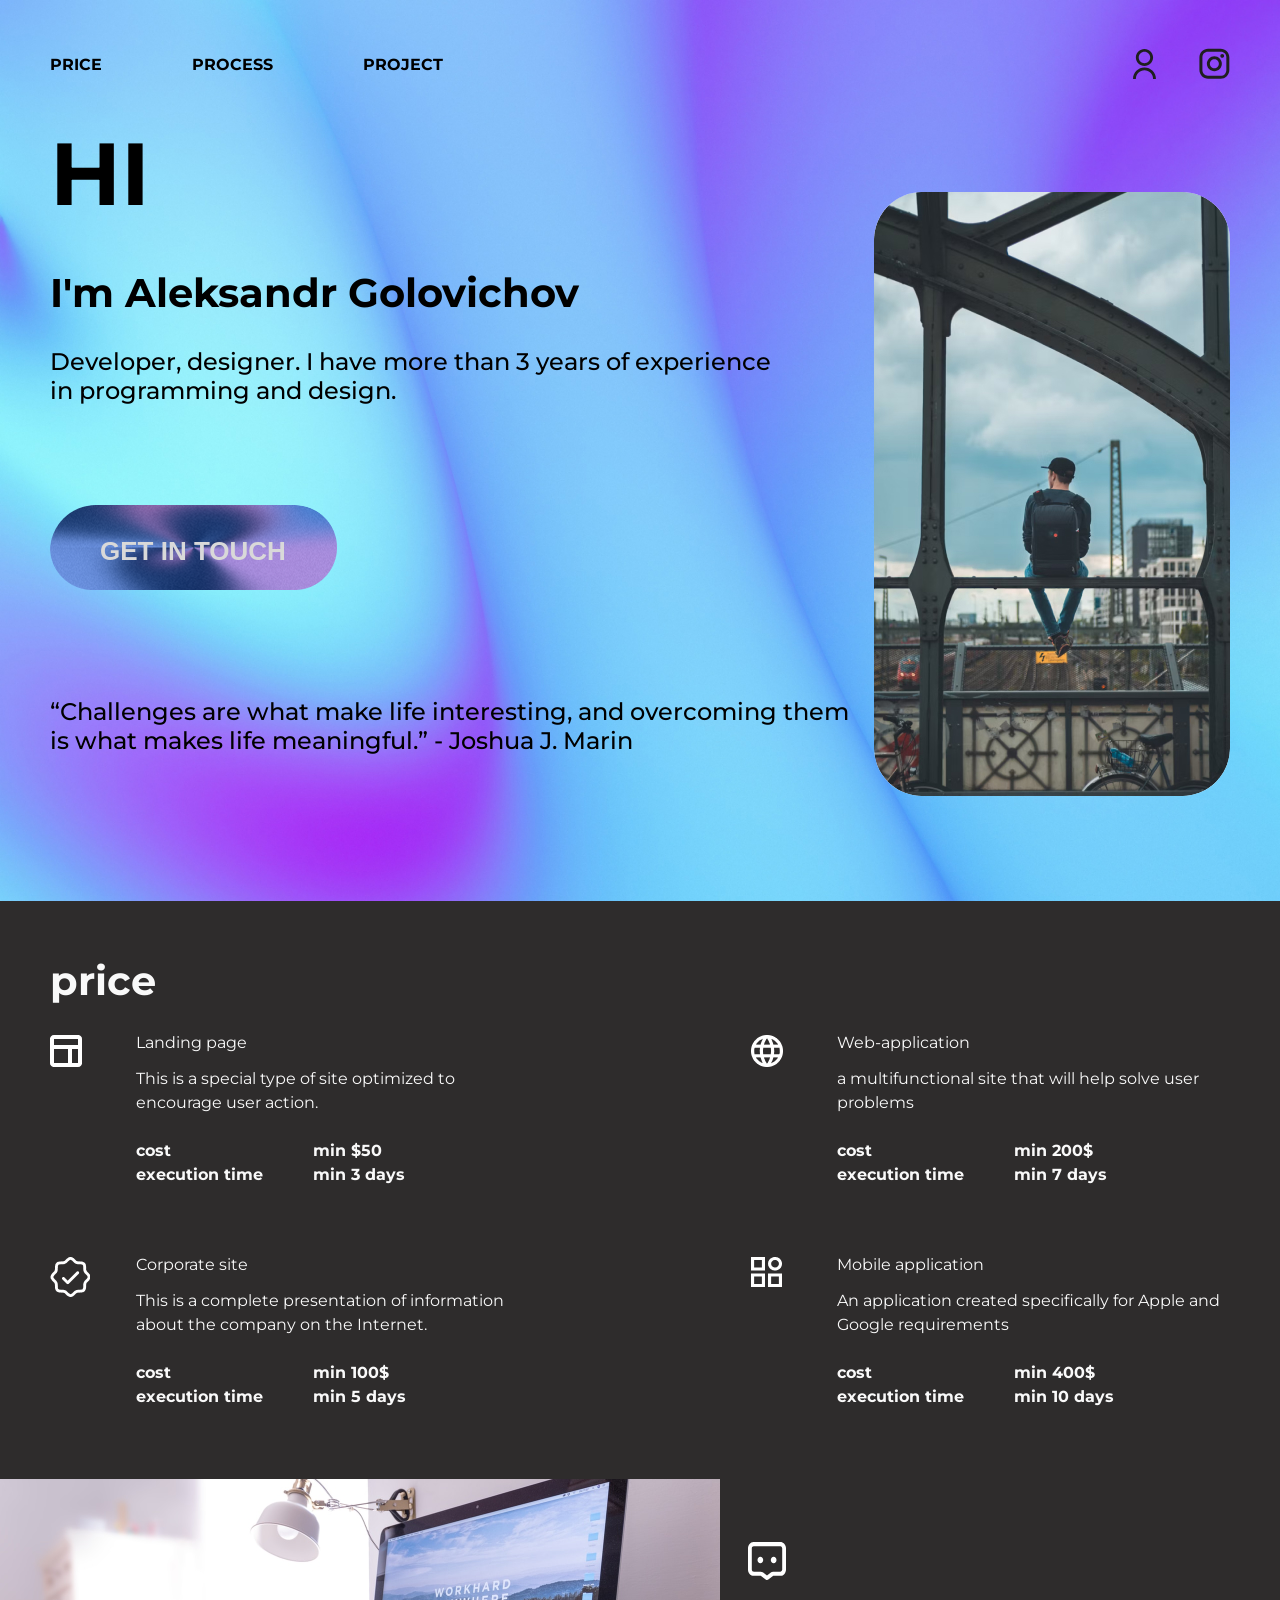
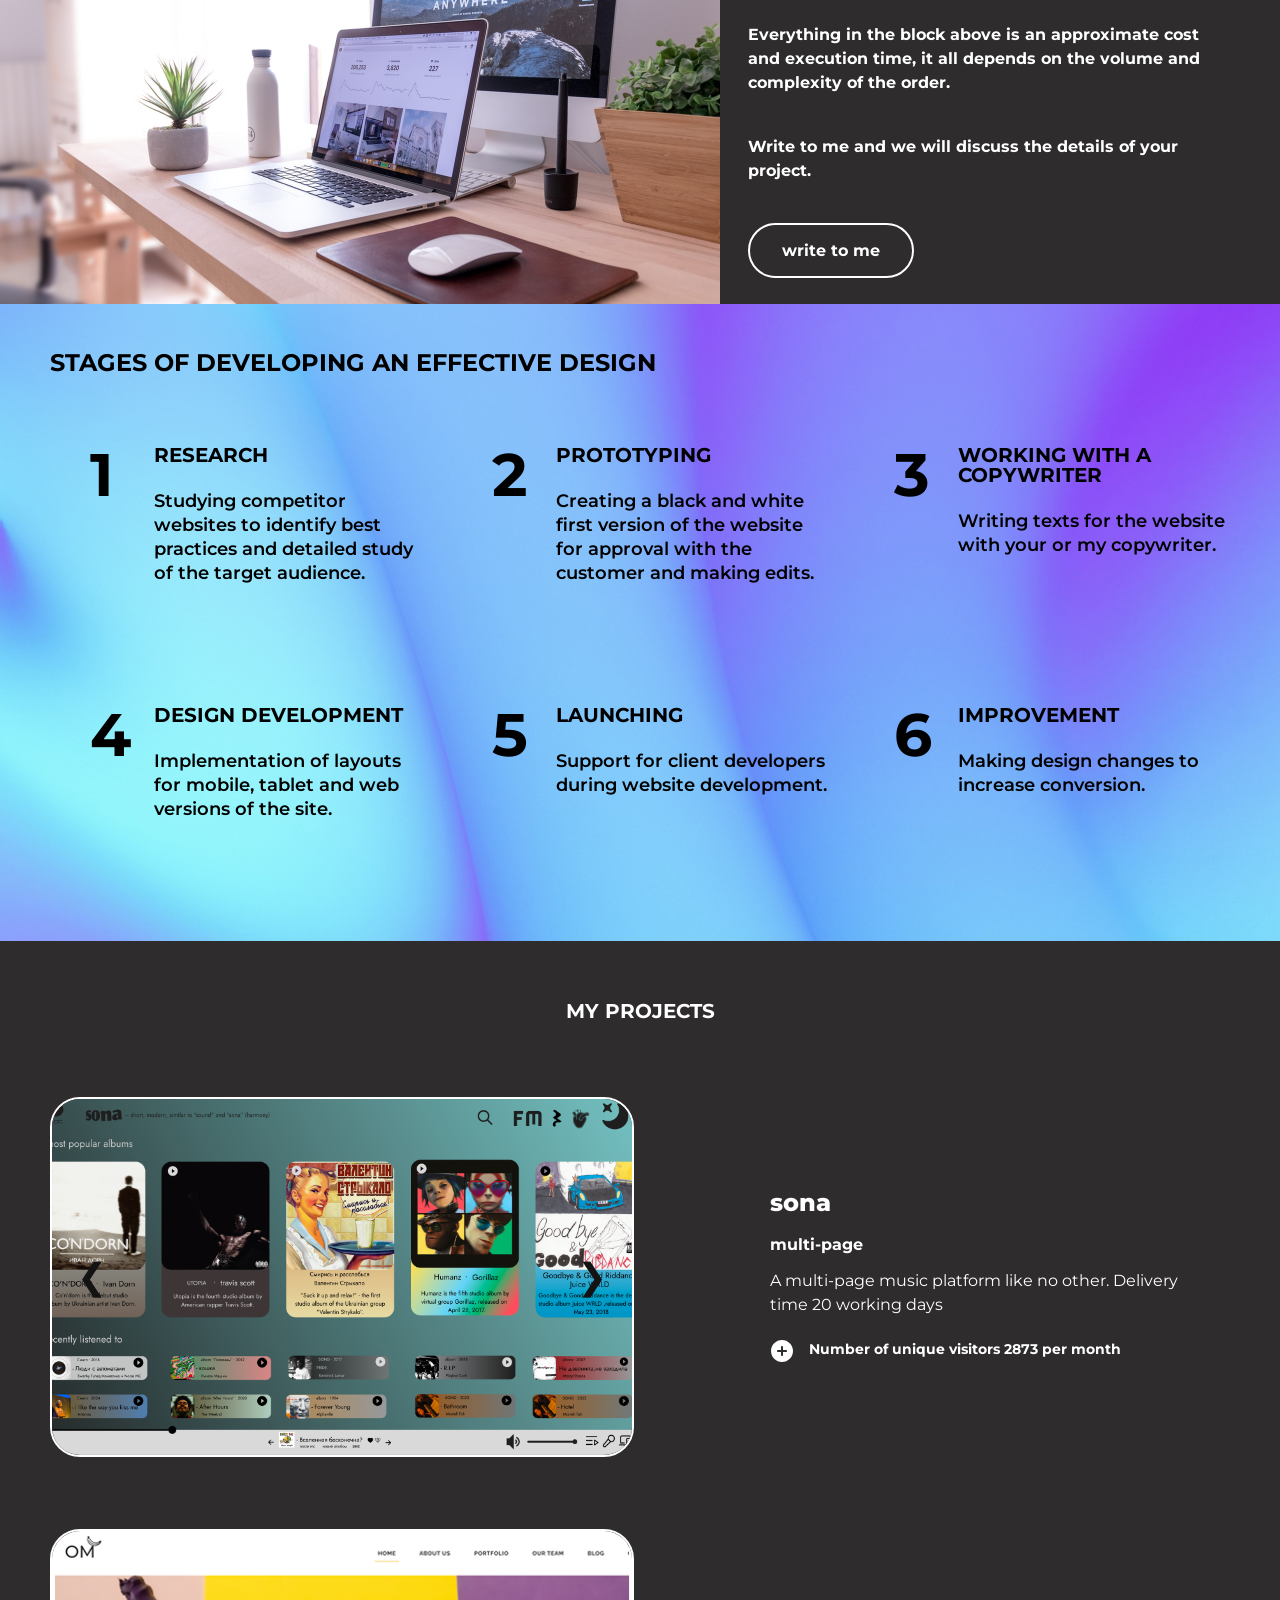
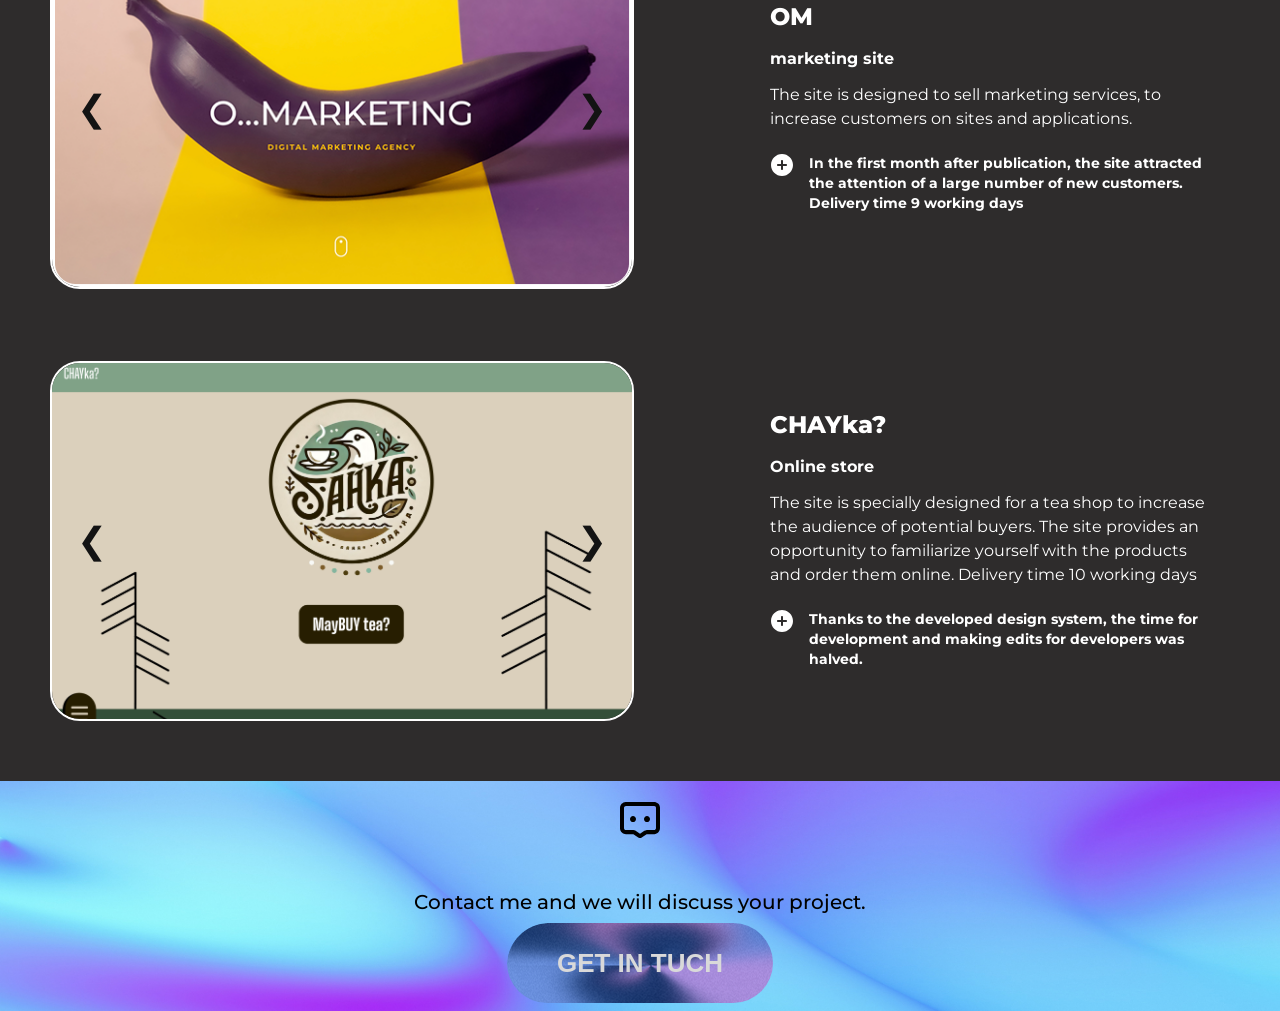
==== index.html @ 18a5721f "a" ====
<!DOCTYPE html>
<html lang="en">
<head>
  <meta charset="UTF-8">
  <meta name="viewport" content="width=device-width, initial-scale=1.0">
  <link rel="preconnect" href="https://fonts.googleapis.com">
<link rel="preconnect" href="https://fonts.gstatic.com" crossorigin>
<meta name="color-scheme" content="light">
<link href="https://fonts.googleapis.com/css2?family=Montserrat:ital,wght@0,100..900;1,100..900&display=swap" rel="stylesheet">
  <link rel="stylesheet" href="css/_reset.css">
  <link rel="stylesheet" href="css/style.css">
  <link rel="shortcut icon" href="images/icon.png">
    <title>S.Golovichov</title>
  </head>
  <body>  
  <header class="header">
      <div class="container">
        <div class="header__inner">
          <div class="header__icons">
            <a class="img_user" target="_blank" href="https://www.fiverr.com/sashagolovichov/buying?source=avatar_menu_profile">
              <img src="images/man.svg" alt="user icon" width="23" height="30" />
            </a>
            <a class="img_inst" target="_blank" href="https://www.instagram.com/nexora_9/">
              <img src="images/Vector.svg" alt="instagram icon" />
            </a>
          </div>
          <div class="burger" id="burger">☰</div>
          <ul class="header__list" id="nav">
            <li class="header__list-item">
              <a class="header__list-link" href="#price">price</a>
            </li>
            <li class="header__list-item">
              <a class="header__list-link" href="#process">process</a>
            </li>
            <li class="header__list-item">
              <a class="header__list-link" href="#project">project</a>
            </li>
          </ul>
        </div>
      </div>
      <div class="menu-overlay" id="menuOverlay"></div>
      <div class="container">
        <div class="header__content-inner">
          <h2 class="HI">HI</h2>
          <h1 class="title">I'm Aleksandr Golovichov</h1>
          <p class="header__text">
            
            Developer, designer. I have more than 3 years of experience in programming and design.
          </p>
          <a class="header__content-button" href="https://www.instagram.com/nexora_9/" target="_blank">get in touch</a>
          <p class="citation">
            “Challenges are what make life interesting, and overcoming them is what makes life meaningful.” - Joshua J. Marin
          </p>
        </div>
      </div>
    </header>  
  
 
 <main class="main">
  <section id="price" class="price">
    <div class="container">
      <h2 class="title">price</h2>
        <div class="price__inner">
          <div class="price__inner-items">
            <div class="price__inner-item">
              <p class="price__item-title">
                Landing page
              </p>

              <p class="price__item-text">
                This is a special type of site optimized to encourage user action.
              </p>

              <table class="price__item-table">
                <tr class="price__item-row">
                  <td>cost</td>
                  <td>min $50</td>
                </tr>

                <tr class="price__item-row">
                  <td>execution time</td>
                  <td>min 3 days</td>
                </tr>
              </table>
            </div>

            <div class="price__inner-item price__inner-item_web">
              <p class="price__item-title">
                Web-application
              <p>

              <p class="price__item-text">
                a multifunctional site that will help solve user problems
              </p>

              <table class="price__item-table">
                <tr class="price__item-row">
                  <td>cost</td>
                  <td>min 200$</td>
                </tr>

                <tr class="price__item-row">
                  <td>execution time</td>
                  <td>min 7 days</td>
                </tr>
              </table>
            </div>

            <div class="price__inner-item
            price__inner-item_right">
              <p class="price__item-title">
                Corporate site
              </p>

              <p class="price__item-text">
                This is a complete presentation of information about the company on the Internet.
              </p>

              <table class="price__item-table">
                <tr class="price__item-row">
                  <td>cost</td>
                  <td>min 100$</td>
                </tr>

                <tr class="price__item-row">
                  <td>execution time</td>
                  <td>min 5 days</td>
                </tr>
              </table>
            </div>

            <div class="price__inner-item price__inner-item_phone">
              <p class="price__item-title">
                Mobile application
              </p>

              <p class="price__item-text">
                An application created specifically for Apple and Google requirements
              </p>

              <table class="price__item-table">
                <tr class="price__item-row">
                  <td>cost</td>
                  <td>min 400$</td>
                </tr>

                <tr class="price__item-row">
                  <td>execution time</td>
                  <td>min 10 days</td>
                </tr>
              </table>
            </div>
          </div>
        </div>
    </div>
  </section> 

  <section class="cta">
    <div class="container">
      <div class="cta__inner">

        <div class="cta__inner-right">
          <a class="cta__message" href="#">
            <img src="images/Icon__cta.svg" alt="Иконка CTA" />
          </a>
           <div class="inner__cta-text">
          <p class="cta__text">Everything in the block above is an approximate cost and execution time, it all depends on the volume and complexity of the order.</p>

          <p class="cta__text-message">
            Write to me and we will discuss the details of your project.
          </p>

          </div>
          <a class="cta__btn" target="_blank" href="https://www.instagram.com/nexora_9/">write to me</a>
        </div>
      </div>
    </div>
  </section>

  <section id="process" class="process">
    <div class="container">
      <h2 class="process-title">
        Stages of developing an effective design
      </h2>

      <div class="process__inner">
        <div class="process__inner-item process__inner-item1">
          <h5 class="process-inner__title">Research</h5>

          <p class="process__text">Studying competitor websites to identify best practices and detailed study of the target audience.</p>
        </div>
      

        <div class="process__inner-item process__inner-item2">
          <h5 class="process-inner__title">Prototyping</h5>

          <p class="process__text">
            Creating a black and white first version of the website for approval with the customer and making edits.</p>
        </div>
      

      <div class="process__inner-item process__inner-item3">
        <h5 class="process-inner__title">Working with a copywriter</h5>

          <p class="process__text">Writing texts for the website with your or my copywriter.</p>
      </div>


    <div class="process__inner-item process__inner-item4">
      <h5 class="process-inner__title">Design development</h5>

          <p class="process__text">Implementation of layouts for mobile, tablet and web versions of the site.</p>
    </div>

  <div class="process__inner-item process__inner-item5">
    <h5 class="process-inner__title">Launching</h5>

          <p class="process__text">
            Support for client developers during website development.</p>
  </div>

  <div class="process__inner-item process__inner-item6">
    <h5 class="process-inner__title">Improvement</h5>

          <p class="process__text">Making design changes to increase conversion.</p>
  </div>
    </div>
  </section>

  <section id="project" class="project">
    <div class="container">
      <h2 class="project__title">My projects</h2>
      <div class="project__inner">
  
        <!-- Проект 1 -->
        <div class="project__inner-item">
          <div class="project__image-slider">
            <img class="project__item-img active" src="images/sona_images/sona.png" alt="Slide 1">
            <img class="project__item-img" src="images/sona_images/mai page.png" alt="Slide 2">
            <img class="project__item-img" src="images/sona_images/main page.png" alt="Slide 3">
            <img class="project__item-img" src="images/sona_images/general page.png" alt="Slide 4">
            <button class="project-arrow left">&#10094;</button>
            <button class="project-arrow right">&#10095;</button>
          </div>
          <div class="project__item-right">
            <h2 class="project__item-title">sona</h2>
            <h5 class="project__item-sudtitle">multi-page</h5>
            <p class="project__item-text">
              A multi-page music platform like no other.
              Delivery time 20 working days
            </p>
            <a class="project__item-link" target="_blank" href="https://www.fiverr.com/sashagolovichov/buying?source=avatar_menu_profile">
              <img src="images/akar-icons_circle-plus-fill.svg" alt="icons_circle-plus-fill">
              <p class="project__item-text__bottom">
                Number of unique visitors 2873 per month
              </p>
            </a>
          </div>
        </div>
  
        <!-- Проект 2 -->
        <div class="project__inner-item">
          <div class="project__image-slider">
            <img class="project__item-img active" src="images/om_images/om.png" alt="Slide 1">
            <img class="project__item-img" src="images/om_images/Portfolio.png" alt="Slide 2">
            <img class="project__item-img" src="images/om_images/Contact.png" alt="Slide 3">
            <button class="project-arrow left">&#10094;</button>
            <button class="project-arrow right">&#10095;</button>
          </div>
          <div class="project__item-right">
            <h2 class="project__item-title">OM</h2>
            <h5 class="project__item-sudtitle">marketing site</h5>
            <p class="project__item-text">
              The site is designed to sell marketing services, to increase customers on sites and applications.
            </p>
            <a class="project__item-link" target="_blank" href="https://www.fiverr.com/sashagolovichov/buying?source=avatar_menu_profile">
              <img src="images/akar-icons_circle-plus-fill.svg" alt="icons_circle-plus-fill">
              <p class="project__item-text__bottom">
                In the first month after publication, the site attracted the attention of a large number of new customers. Delivery time 9 working days
              </p>
            </a>
          </div>
        </div>
  
        <!-- Проект 3 -->
        <div class="project__inner-item">
          <div class="project__image-slider">
            <img class="project__item-img active" src="images/chayka_images/CHAYka.png" alt="Slide 1">
            <img class="project__item-img" src="images/chayka_images/Feadback form.png" alt="Slide 2">
            <img class="project__item-img" src="images/chayka_images/Order accepted.png" alt="Slide 3">
            <button class="project-arrow left">&#10094;</button>
            <button class="project-arrow right">&#10095;</button>
          </div>
          <div class="project__item-right">
            <h2 class="project__item-title">CHAYka?</h2>
            <h5 class="project__item-sudtitle">Online store</h5>
            <p class="project__item-text">
              The site is specially designed for a tea shop to increase the audience of potential buyers. The site provides an opportunity to familiarize yourself with the products and order them online.
              Delivery time 10 working days
            </p>
            <a class="project__item-link" target="_blank" href="https://www.fiverr.com/sashagolovichov/buying?source=avatar_menu_profile">
              <img src="images/akar-icons_circle-plus-fill.svg" alt="icons_circle-plus-fill">
              <p class="project__item-text__bottom">
                Thanks to the developed design system, the time for development and making edits for developers was halved.
              </p>
            </a>
          </div>
        </div>
  
      </div>
    </div>
  </section>
  

  

 </main> 


 <footer class="footer">
<div class="container">
  <a class="massage" href="">
    <img src="images/Icon_footer.svg" alt="Icon_footer">
  </a>

  <p class="footer_text">
    Contact me and we will discuss your project.
  </p>

  
    <a class="footer_button" target="_blank" href="https://www.instagram.com/nexora_9/">
    <span class="call"> get in tuch</span>
    </a>
</div>
</footer> 



<script src="js/main.js"></script>
</body>

</html>
---- css/style.css ----
*,html,body{
  box-sizing: border-box;
  scroll-behavior: smooth;
}

html,body{
  font-family: "Montserrat", serif;
  margin: 0;
}

.header{
  background-image: url("../images/hader_bg.jpg");
  background-repeat: no-repeat;
  background-size: cover;
}

.container{
  max-width: 1200px;
  margin: 0 auto;
  padding: 0 10px;
}

.header__content-inner{
  position: relative;
}

.header__content-inner::before{ 
  content: "";
  background-image: url("../images/bridge.jpg");
  position: absolute;
  width: 356px;
  height: 604px;
  border-radius: 48px;
  right: 0px;
  bottom: auto;
  top: 8%;

}

.header__inner{
  display: flex;
  flex-direction: row-reverse;
  justify-content: space-between;
  padding-top: 48px;
  padding-bottom: 48px;
  font-weight: bold;
  align-items: center;
}

.header__content-inner{
  display: flex;
  flex-direction: column;
  justify-content:  flex-start;
  min-height: 100vh;
  /* padding-top: 140px; */
  padding-bottom: auto;
  min-height: calc(100vh - 129.5px);
}

.header__list{
  display: flex;
  
}

.header__list-item{
  margin-right: 90px;
}

.header__list-link{
  text-transform: uppercase;
  color: black;
  cursor: pointer;
  transition: all 0.5s;
}

.header__list-link:hover{
  color: rgb(63, 63, 63);
}

.img_user{
  padding-right: 38px;
  width: 23px;
  height: 30px;
} 

.HI{
font-size: 88px;
margin-bottom: 50px;
}

.title{
  line-height:49px;
  font-size: 40px;  
  padding-bottom: 30px;
  font-weight: 700;  
}

.header__text{
  line-height:29px;
  font-size: 24px;  
  margin-bottom: 100px;
  font-weight: 500;
  max-width: 722px;
}

/* .header__content{
  
} */

.header__content-button{
background: transparent;
border: none;
line-height: 42px;
font-size: 26px;
font-family: sans-serif;
font-weight: 600;
color: #d9d9d9;
padding: 25px 50px 25px 50px;
border-radius: 60px;
text-transform: uppercase;
background-image: url("../images/button_first.png");
width: 290px;
background-repeat: no-repeat;
/* display: inline; */
}

.citation{
  line-height:29px;
  font-size: 24px;  
  font-weight: 500;
  max-width: 800px;
  margin-top: 100px;
}

.burger {
  display: none;
  font-size: 40px;
  cursor: pointer;
}

.menu-overlay {
  display: none;
  position: fixed;
  top: 0;
  left: 0;
  width: 100vw;
  height: 100vh;
  background-color: rgba(0, 0, 0, 0.5);
  z-index: 10;
}

.price{
  padding-top: 55px;
  background-color: #2e2c2c;
  color: #f9f9f9;
}

.price__inner-items{
  display: flex;
  flex-wrap: wrap;
  justify-content: space-between;
}

.price__inner-item{
  max-width: 479px;
  padding-left: 86px;
  position: relative;
  margin-bottom: 70px;
}

.price__inner-item::before{
  content:"";
  background-image: url("../images/icon_1.png");
  position: absolute;
  width: 40px;
  height: 40px;
  left: 0px;
  background-repeat: no-repeat;
}

.price__inner-item_web{
  max-width: 479px;
  padding-left: 86px;
  position: relative;
}

.price__inner-item_web::before{
  content:"";
  background-image: url("../images/wrld_icon.png");
  position: absolute;
  width: 40px;
  height: 40px;
  left: 0px;
  background-repeat: no-repeat;
}

.price__inner-item_right{
  max-width: 479px;
  padding-left: 86px;
  position: relative;
}

.price__inner-item_right::before{
  content:"";
  background-image: url("../images/all_right.png");
  position: absolute;
  width: 40px;
  height: 40px;
  left: 0px;
}

.price__inner-item_phone{
  max-width: 479px;
  padding-left: 86px;
  position: relative;
}

.price__inner-item_phone::before{
    content:"";
  background-image: url("../images/icon_2.png");
  position: absolute;
  width: 31px;
  height: 30px;
  left: 0px;  
}

.price__item-text{
  padding: 16px 0 24px 0;
  line-height: 24px;
}

.price__item-row td{
  font-size: 16px;
  font-weight: 700;
  line-height: 24px;
  padding-right: 50px;
}

.cta{
  background-image: url("../images/iaptop_on_table.svg");
  background-repeat: no-repeat;
  background-color: #2e2c2c;
  background-position: left 80%;
}

.cta__inner-right{
width: 482px;
color: #ffffff;
padding-top: 63px;
padding-bottom: 45px;
margin-left: auto;
}

.inner__cta-text p{
font-size: 16px;
line-height: 24px;
font-weight: 700;
padding-top: 40px;
}



.inner__cta-text p+p{
  margin-bottom: 60px;
}

.cta__btn{
  color: #ffffff;
  margin-top: 60px;
  border: 2px solid #ffffff;  
  border-radius: 50px;
  padding: 16px 32px 16px 32px;
  text-align: center;
  font-weight: 700;
}

  .process{
    background-image:url("../images/hader_bg.jpg");
    background-size: cover;
    background-repeat: no-repeat;
    padding-top: 47px;
  }

  .process-title{
    font-size: 24px;
    font-weight: 700;
    line-height: 24px;
    text-transform: uppercase;
    padding-bottom: 70px;
  }

  .process-inner__title{
    margin-bottom:24px;
    text-transform: uppercase;
    font-size: 20px;
  }

  .process__inner-item h5 .process-inner__title {
    margin-top: 0;
    position: relative;
    top: -8px; 
    font-size: 20px;
  }
  

  .process__inner{
    display: flex;
    flex-wrap: wrap;
    justify-content: space-between;
    position: relative;
  }


  .process__text{
    font-weight: 600;
    font-size: 16px;
    line-height: 24px;
    margin-bottom: 120px;
    font-size: 18px;
  }

  .process__inner-item{
    width: 376px;
    padding-left: 104px;
    /* margin-right: 32px; */
}

  .process__inner-item1::before {
    content: "1";
    font-size: 60px;
    font-weight: 700;
    position: absolute;
    left: 40px;
    padding: 0;
  }

  .process__inner-item2::before {
    content: "2";
    font-size: 60px;
    font-weight: 700;
    position: absolute;
    left: 40px;
    padding: 0;
  }

  .process__inner-item2 {
    position: relative;
  }

  .process__inner-item3{
    position: relative;
  }

  .process__inner-item3::before {
    content: "3";
    font-size: 60px;
    font-weight: 700;
    position: absolute;
    left: 40px;
    padding: 0;
  }

  .process__inner-item4{
    position: relative;
  }

  .process__inner-item4::before {
    content: "4";
    font-size: 60px;
    font-weight: 700;
    position: absolute;
    left: 40px;
    padding: 0;
  }

  .process__inner-item5{
    position: relative;
  }

  .process__inner-item5::before {
    content: "5";
    font-size: 60px;
    font-weight: 700;
    position: absolute;
    left: 40px;
    padding: 0;
  }

  .process__inner-item6{
    position: relative;
  }

  .process__inner-item6::before {
    content: "6";
    font-size: 60px;
    font-weight: 700;
    position: absolute;
    left: 40px;
    padding: 0;
  }


 /* === MY PROJECTS SECTION === */
.project {
  padding: 60px 0;
  background-color: #2e2c2c;
  color: #ffffff;
}

.project__title {
  font-size: 20px;
  font-weight: 700;
  letter-spacing: 10%;
  margin-bottom: 76px;
  text-transform: uppercase;
  text-align: center;
}

/* Контейнер всех проектов */
.project__inner {
  display: flex;
  flex-direction: column;
  gap: 72px;
}

/* Один проект */
.project__inner-item {
  display: flex;
  justify-content: space-between;
  flex-wrap: wrap;
}

/* Правая часть (тексты) */
.project__item-right {
  max-width: 480px;
  display: flex;
  flex-direction: column;
  justify-content: center;
  padding: 0 20px;
}

/* Заголовки и тексты */
.project__item-title {
  font-weight: 800;
  font-size: 24px;
  line-height: 24px;
  margin-bottom: 22px;
  color: #ffffff;
}

.project__item-sudtitle {
  font-size: 16px;
  font-weight: 700;
  margin-bottom: 16px;
  color: #ffffff;
}

.project__item-text {
  font-size: 16px;
  line-height: 24px;
  margin-bottom: 22px;
  color: #ffffff;
}

/* Ссылка и нижний текст */
.project__item-link {
  display: flex;
  align-items: flex-start;
  gap: 15px;
  font-size: 16px;
  font-weight: 700;
  color: #ffffff;
  text-decoration: none;
}

.project__item-text__bottom {
  font-size: 14px;
  line-height: 20px;
}

/* === SLIDER (внутри проекта) === */
.project__image-slider {
  position: relative;
  width: 584px;
  height: 360px;
  overflow: hidden;
  border-radius: 30px;
  border: 2px solid white;
}

.project__item-img {
  position: absolute;
  top: 0;
  left: 0;
  width: 100%;
  height: 100%;
  object-fit: cover;
  opacity: 0;
  transition: opacity 0.5s ease-in-out;
  pointer-events: none;
}

.project__item-img.active {
  opacity: 1;
  z-index: 1;
  pointer-events: auto;
}

/* Стрелки */
.project-arrow {
  position: absolute;
  top: 50%;
  transform: translateY(-50%);
  background: none;
  border: none;
  color: rgb(19, 19, 19);
  font-size: 36px;
  cursor: pointer;
  z-index: 2;
  padding: 0 10px;
  line-height: 1;
  transition: opacity 0.2s ease;
}

.project-arrow:hover {
  opacity: 0.7;
}

.project-arrow.left {
  left: 15px;
}

.project-arrow.right {
  right: 15px;
}


.footer{
  background-image: url("../images/footer-bg.jpg");
  background-repeat: no-repeat;
  background-size: cover;
  text-align: center;
  padding: 20px 0 27px 0;
}

.massage{
margin-bottom: 50px;
}

.footer_text{
  font-family: "Montserrat", serif;
  font-size: 20px;
  font-weight: 500;
  margin-bottom: 30px;
  margin-top: 50px;
}

.footer_button{
  background: transparent;
  border: none;
  line-height: 42px;
  font-size: 26px;
  font-family: sans-serif;
  font-weight: 600;
  color: #d9d9d9;
  padding: 25px 50px 25px 50px;
  border-radius: 60px;
  text-transform: uppercase;
  background-image: url("../images/button_first.png");
  width: 290px;
  background-repeat: no-repeat;
}


@media (max-width: 768px) {
  
  a{
    text-decoration: none !important;
    color: #ffffff !important;
  }
  

  .price__inner-item{
    max-width: 500px;
    padding-left: 50px;
    position: relative;
    margin-bottom: 70px;
  }

  .price__item-title{
    font-size: 24px;
    text-transform: uppercase;
    margin: 0 auto;
  }

  .price__item-title{
    font-size: 18px;
  }

  .price__item-row{
    display: inline-block;
    padding-inline: 0px 50px 0px 50px;
  }

  .header__list {
    flex-direction: column;
    position: fixed;
    top: 0;
    left: -100%;
    width: 250px;
    height: 100vh;
    background-color: #1e1e1e;
    padding: 100px 20px;
    gap: 20px;
    transition: left 0.3s ease;
    z-index: 100;
  }

  .header__list-link {
    color: #ffffff;
    font-size: 18px;
    text-decoration: none;
  }

  .header__list.active {
    left: 0;
  }

  .burger {
    display: block;
    font-size: 50px;
    cursor: pointer;
    z-index: 110;
  }

  .burger.active{
    display: block;
    font-size: 50px;
    cursor: pointer;
    z-index: 110;
    color: #d9d9d9;
  }

  .menu-overlay.active {
    display: block;
  }

  .menu-overlay {
    display: none;
    position: fixed;
    inset: 0;
    background-color: rgba(0,0,0,0.5);
    z-index: 90;
  }

  .header__inner{
    display: flex;
    flex-direction: row-reverse;
    justify-content: space-between;
    padding-top: 30px;
    padding-bottom: 48px;
    font-weight: bold;
    align-items: center;
  }

  .header__content-inner::before{
    display: none;
  }

  .inner__cta-text{
    color: #ffffff;
    
  }
  .cta {
    background-image: none;
    background-color: #2e2c2c;
    padding: 20px 15px;
  }

  .cta__inner-right {
    width: 100%;
    padding: 20px;
    box-sizing: border-box;
  }

  .inner__cta-text p {
    font-size: 14px;
    line-height: 22px;
  }

  .cta__btn{
    display: flex;
    justify-content: end;
    color: #ffffff;
    margin-top: 60px;
    border: 2px solid #ffffff;  
    border-radius: 50px;
    padding: 16px 32px 16px 32px;
    text-align: center;
    font-weight: 700;
    justify-content: center;
  }

  .project__nav {
    font-size: 24px;
    padding: 8px 12px;
  }

  .process__text{
    font-size: 18px;
  }

  .process-inner__title{
    font-size: 24px;
    text-transform:uppercase;
  }
  
  .project {
    padding: 40px 20px;
  }

  .project__inner-item {
    flex-direction: column;
    align-items: center;
    text-align: center;
  }

  .project__image-slider {
    width: 100%;
    height: auto;
    aspect-ratio: 584 / 360;
    margin-bottom: 20px;
  }

  .project__item-right {
    max-width: 100%;
    padding: 0;
  }

  .project__item-link {
    flex-direction: column;
    align-items: center;
    gap: 10px;
  }

  .project-arrow {
    font-size: 28px;
  }

  .footer_button{
    background: transparent;
    border: none;
    line-height: 42px;
    font-size: 26px;
    font-family: sans-serif;
    font-weight: 600;
    color: #d9d9d9;
    padding: 25px 50px 25px 50px;
    border-radius: 60px;
    text-transform: uppercase;
    background-image: url("../images/button_first.png");
    width: 290px;
    background-repeat: no-repeat;
  }

}



@media (max-width: 480px) {



  .HI {
    font-size: 50px;
  }

  .title {
    font-size: 30px;
  }

  .header__text{
    font-size: 23px;
  }
  
  .citation {
    font-size: 18px;
    margin-top: 100px;
  }

  .header__list {
    flex-direction: column;
    position: fixed;
    top: 0;
    left: -100%;
    width: 250px;
    height: 100vh;
    background-color: #1e1e1e;
    padding: 100px 20px;
    gap: 20px;
    transition: left 0.3s ease;
    z-index: 100;
  }

  .header__list-link {
    color: #ffffff;
    font-size: 18px;
    text-decoration: none;
  }

  .header__list.active {
    left: 0;
  }

  .burger {
    display: block;
    font-size: 50px;
    cursor: pointer;
    z-index: 110;
  }

  .burger.active{
    display: block;
    font-size: 50px;
    cursor: pointer;
    z-index: 110;
    color: #d9d9d9;
  }

  .menu-overlay.active {
    display: block;
  }

  .menu-overlay {
    display: none;
    position: fixed;
    inset: 0;
    background-color: rgba(0,0,0,0.5);
    z-index: 90;
  }

  .header__inner{
    display: flex;
    flex-direction: row-reverse;
    justify-content: space-between;
    padding-top: 30px;
    padding-bottom: 48px;
    font-weight: bold;
    align-items: center;
  }

  .header__content-button {
    background: transparent;
    border: none;
    line-height: 42px;
    font-size: 26px;
    font-family: sans-serif;
    font-weight: 600;
    color: #d9d9d9;
    padding: 25px 50px 25px 50px;
    border-radius: 60px;
    text-transform: uppercase;
    background-image: url("../images/button_first.png");
    width: 290px;
    background-repeat: no-repeat;
  }

  .price__inner-item{
    max-width: 500px;
    padding-left: 50px;
    position: relative;
    margin-bottom: 70px;
  }

  .process__inner-item::before {
    font-size: 40px;
    top: 0;
    left: 20px;
  }

  .project__title {
    font-size: 18px;
    margin-bottom: 40px;
  }

  .project__item-title {
    font-size: 20px;
  }

  .project__item-text,
  .project__item-text__bottom {
    font-size: 14px;
  }

  .footer_text {
    padding-bottom: 30px;
    }  

    .footer_button{
      background: transparent;
      border: none;
      line-height: 42px;
      font-size: 26px;
      font-family: sans-serif;
      font-weight: 600;
      color: #d9d9d9;
      padding: 25px 50px 25px 50px;
      border-radius: 60px;
      text-transform: uppercase;
      background-image: url("../images/button_first.png");
      width: 290px;
      background-repeat: no-repeat;
    }  
  }
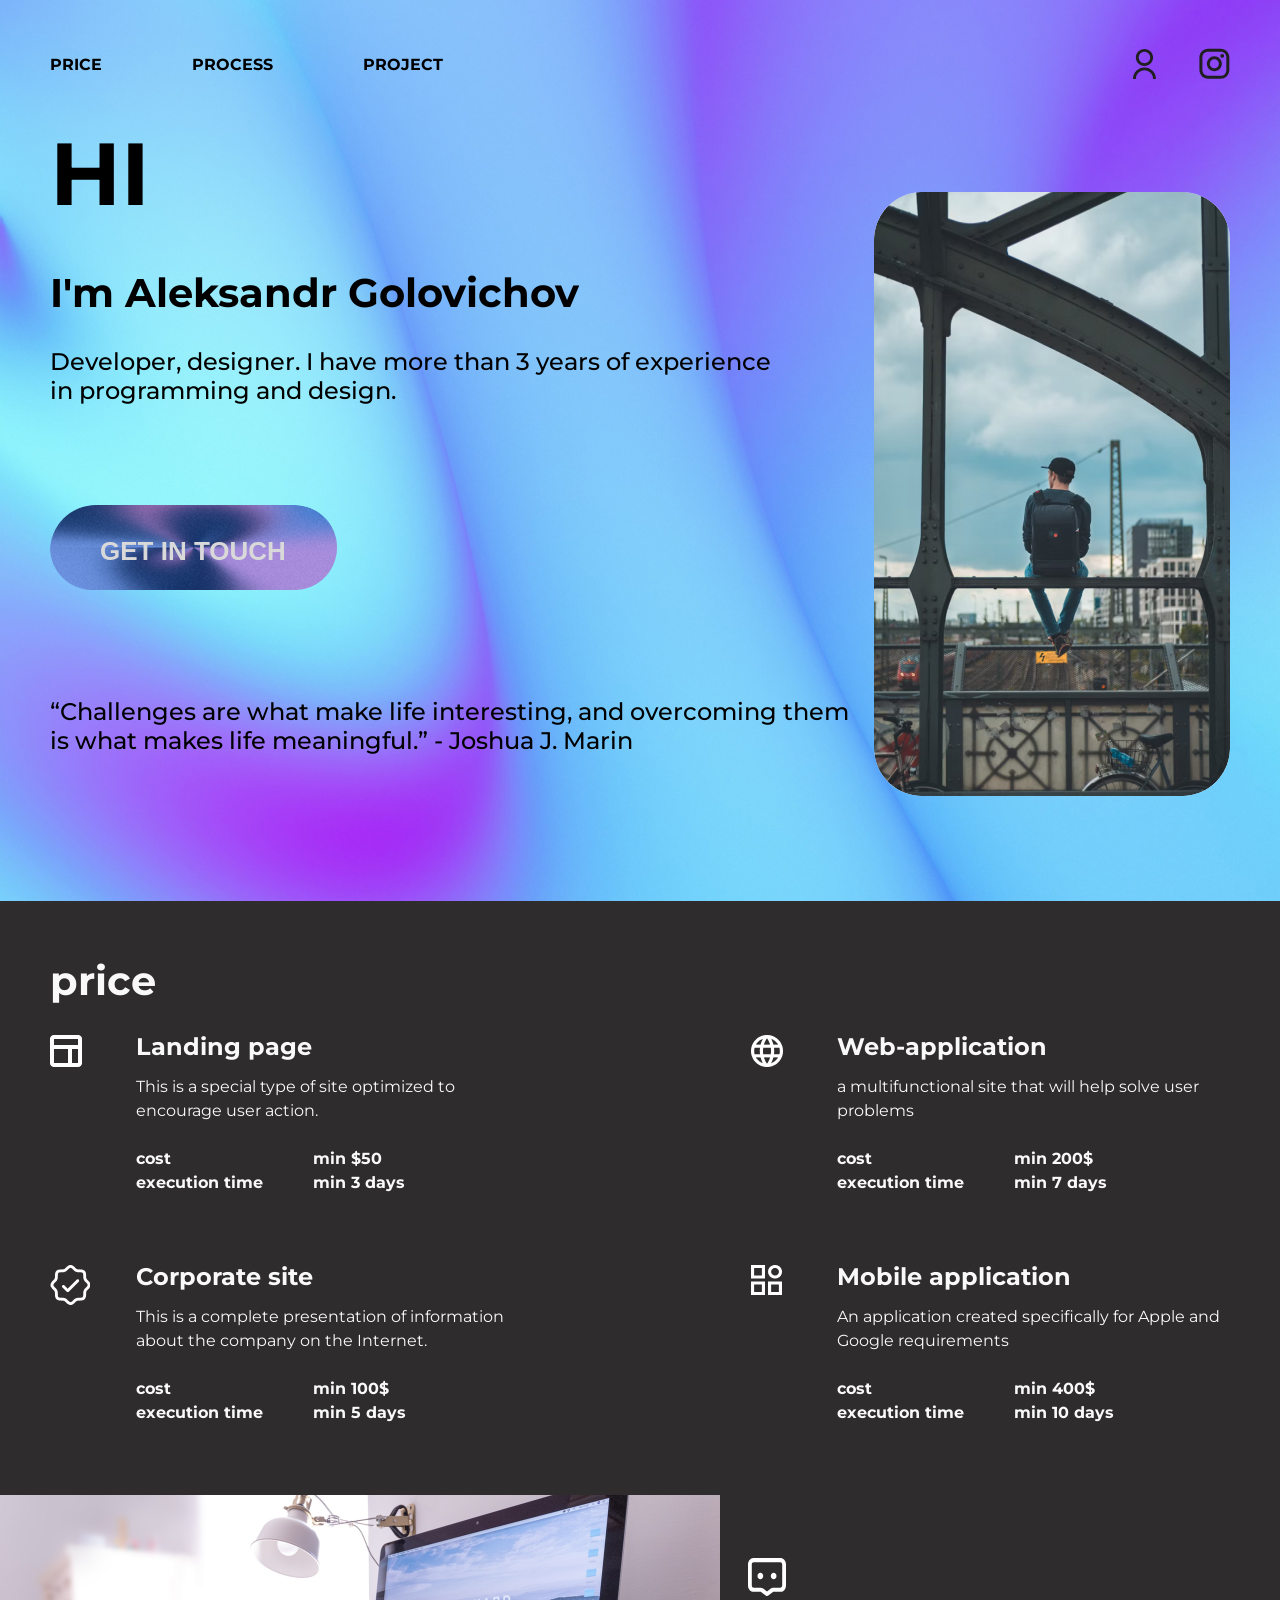
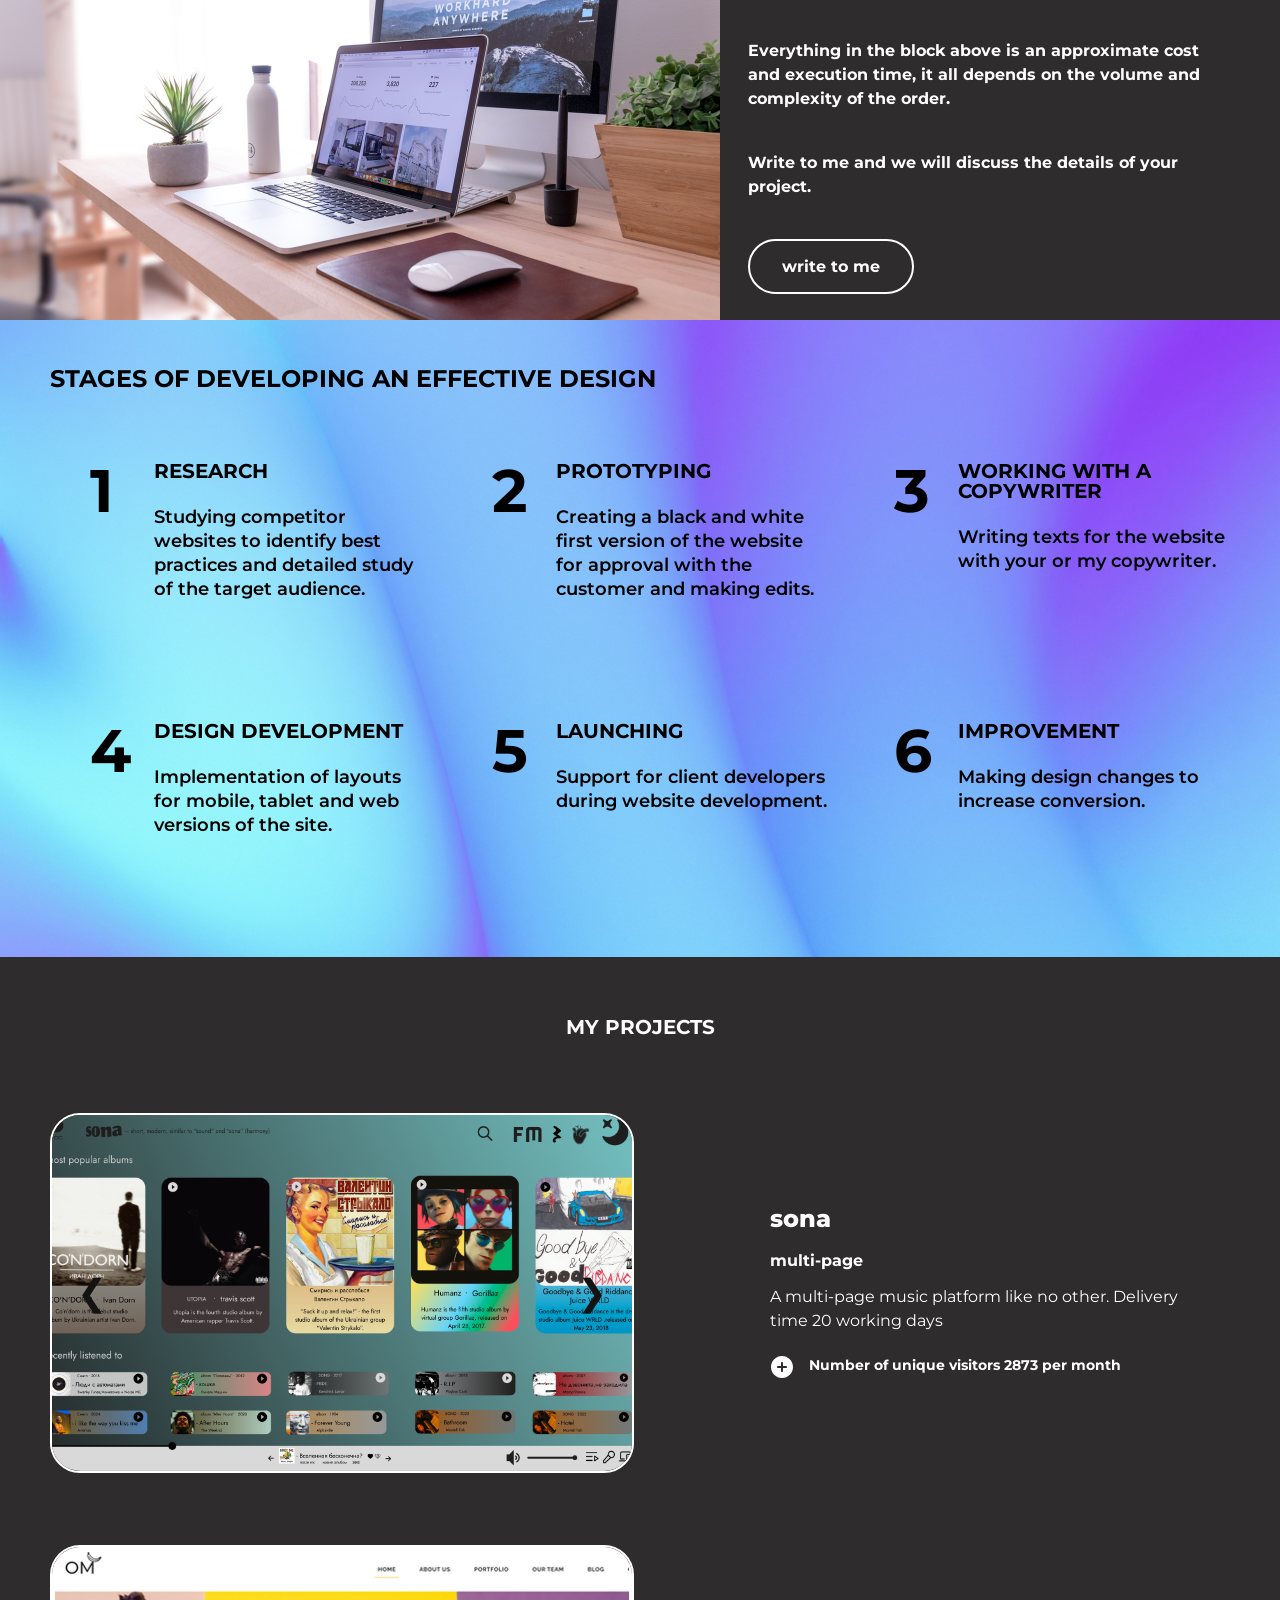
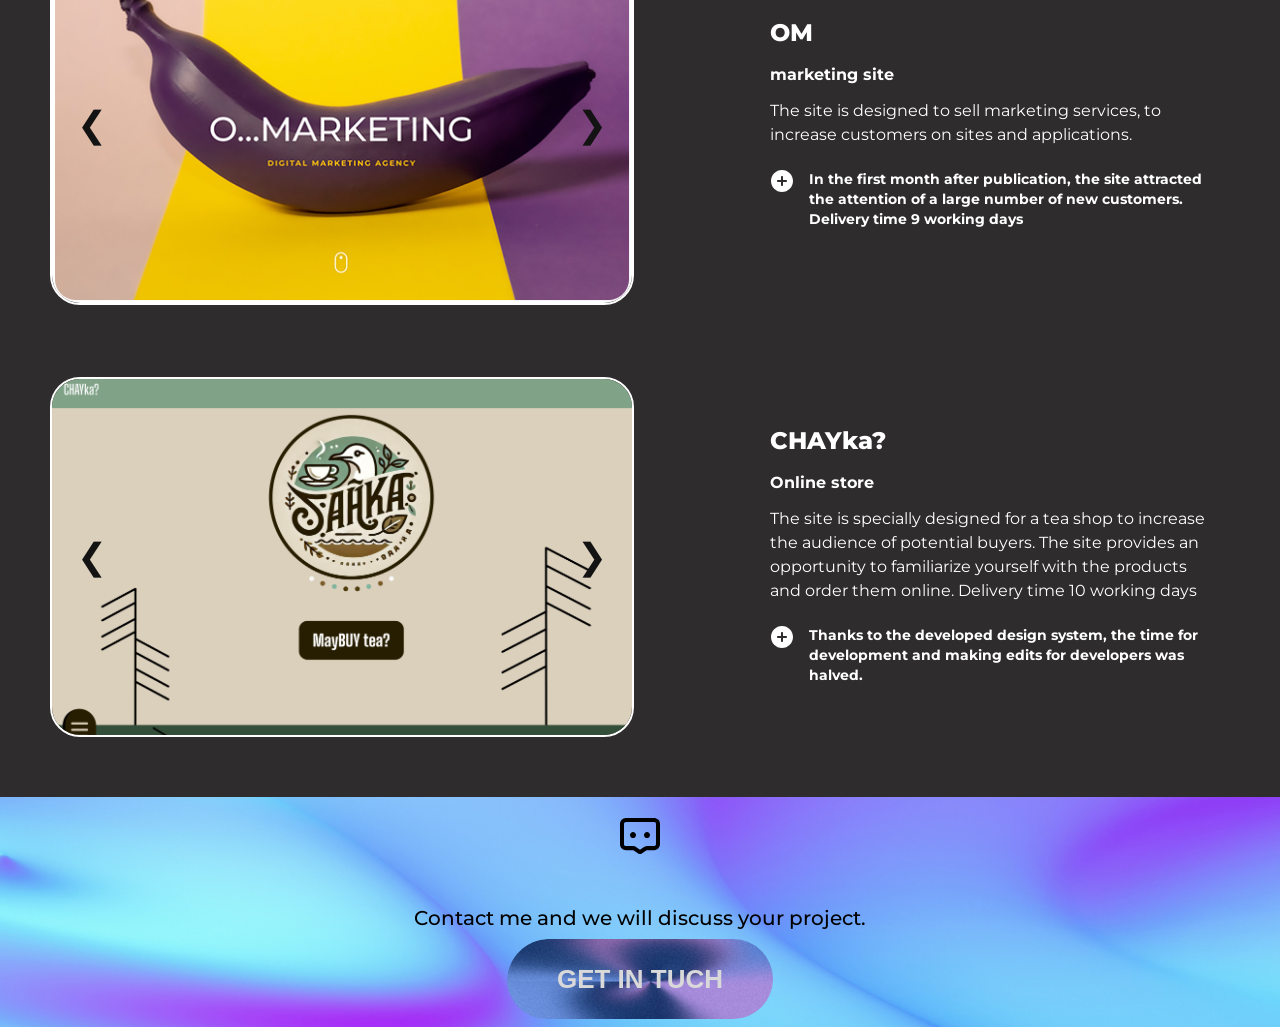
==== commit 33b3b4df: "ф" ====
--- a/index.html
+++ b/index.html
@@ -7,7 +7,7 @@
 <link rel="preconnect" href="https://fonts.gstatic.com" crossorigin>
 <meta name="color-scheme" content="light">
 <link href="https://fonts.googleapis.com/css2?family=Montserrat:ital,wght@0,100..900;1,100..900&display=swap" rel="stylesheet">
-  <link rel="stylesheet" href="css/_reset.css">
+  <link rel="stylesheet" href="css/reset.css">
   <link rel="stylesheet" href="css/style.css">
   <link rel="shortcut icon" href="images/icon.png">
     <title>S.Golovichov</title>
--- a/css/style.css
+++ b/css/style.css
@@ -168,6 +168,11 @@
   margin-bottom: 70px;
 }
 
+.price__item-title{
+  font-size: 24px;
+  font-weight: 700;
+}
+
 .price__inner-item::before{
   content:"";
   background-image: url("../images/icon_1.png");
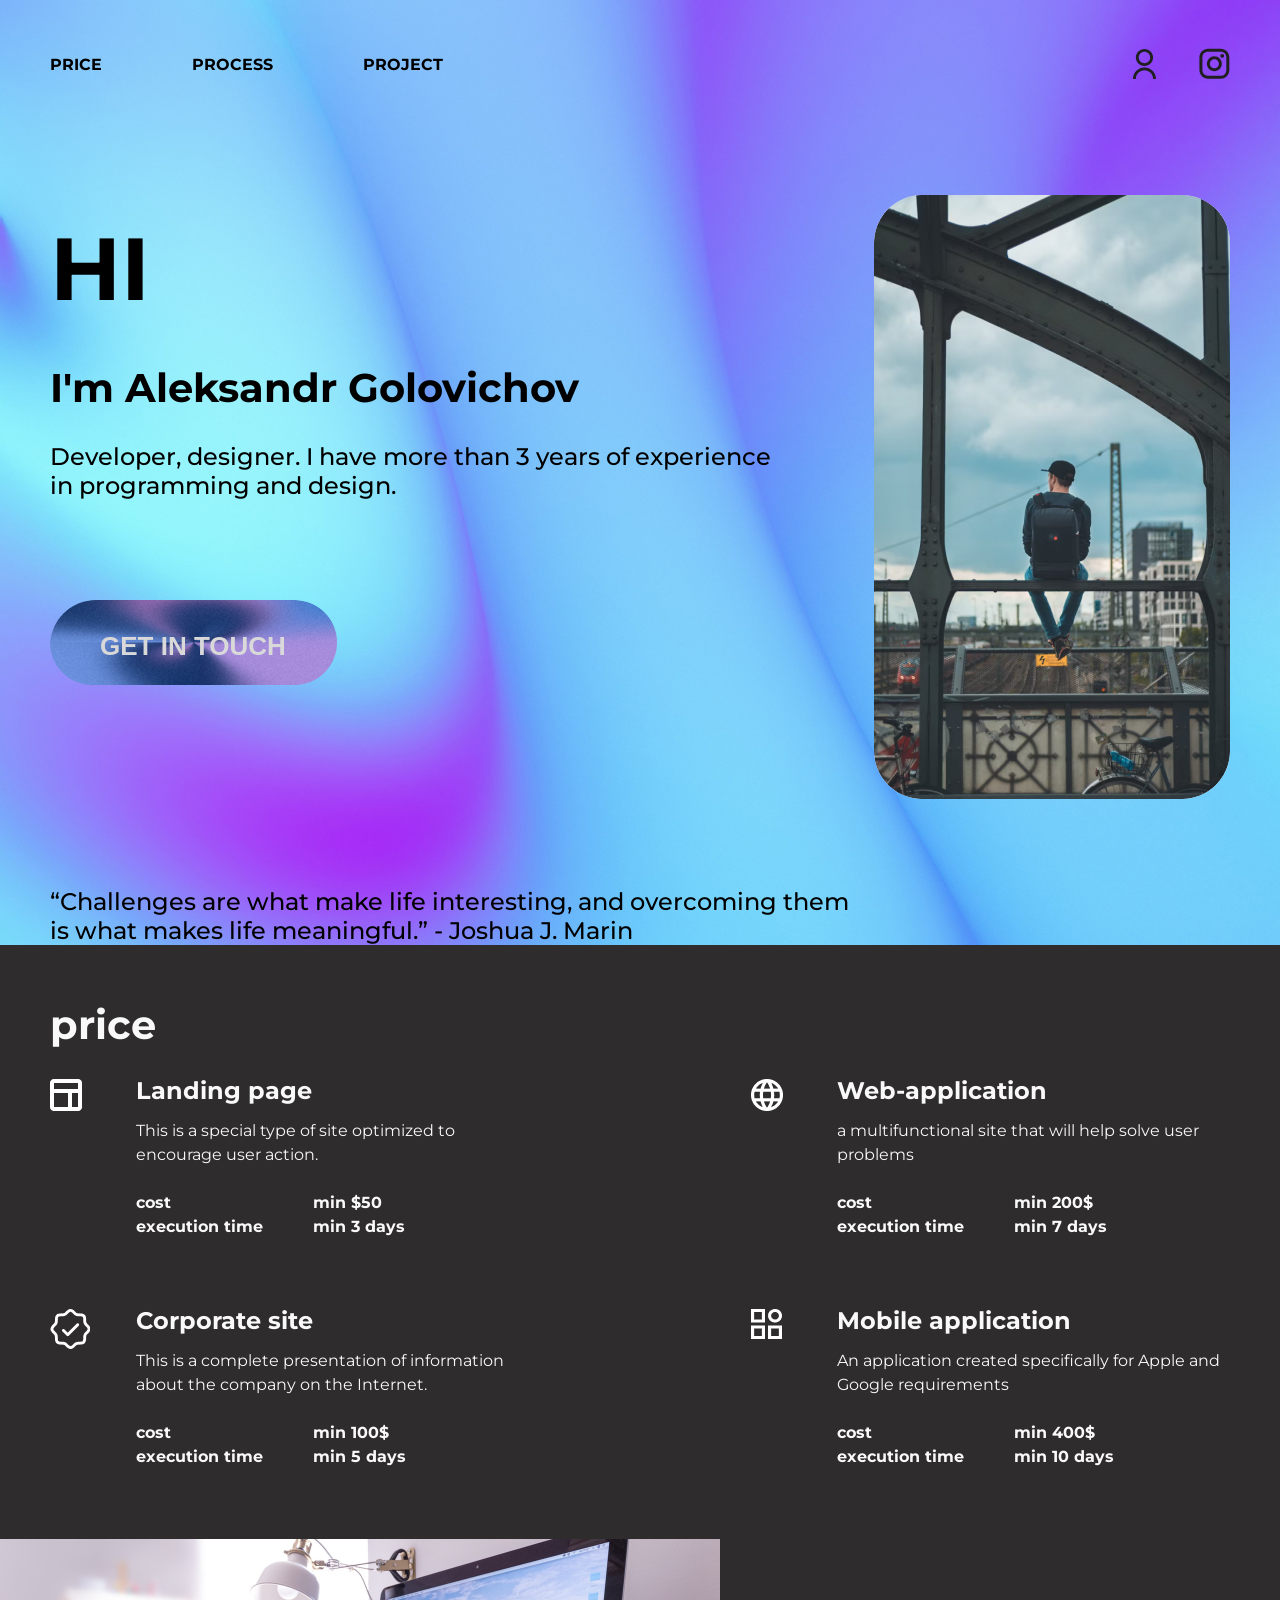
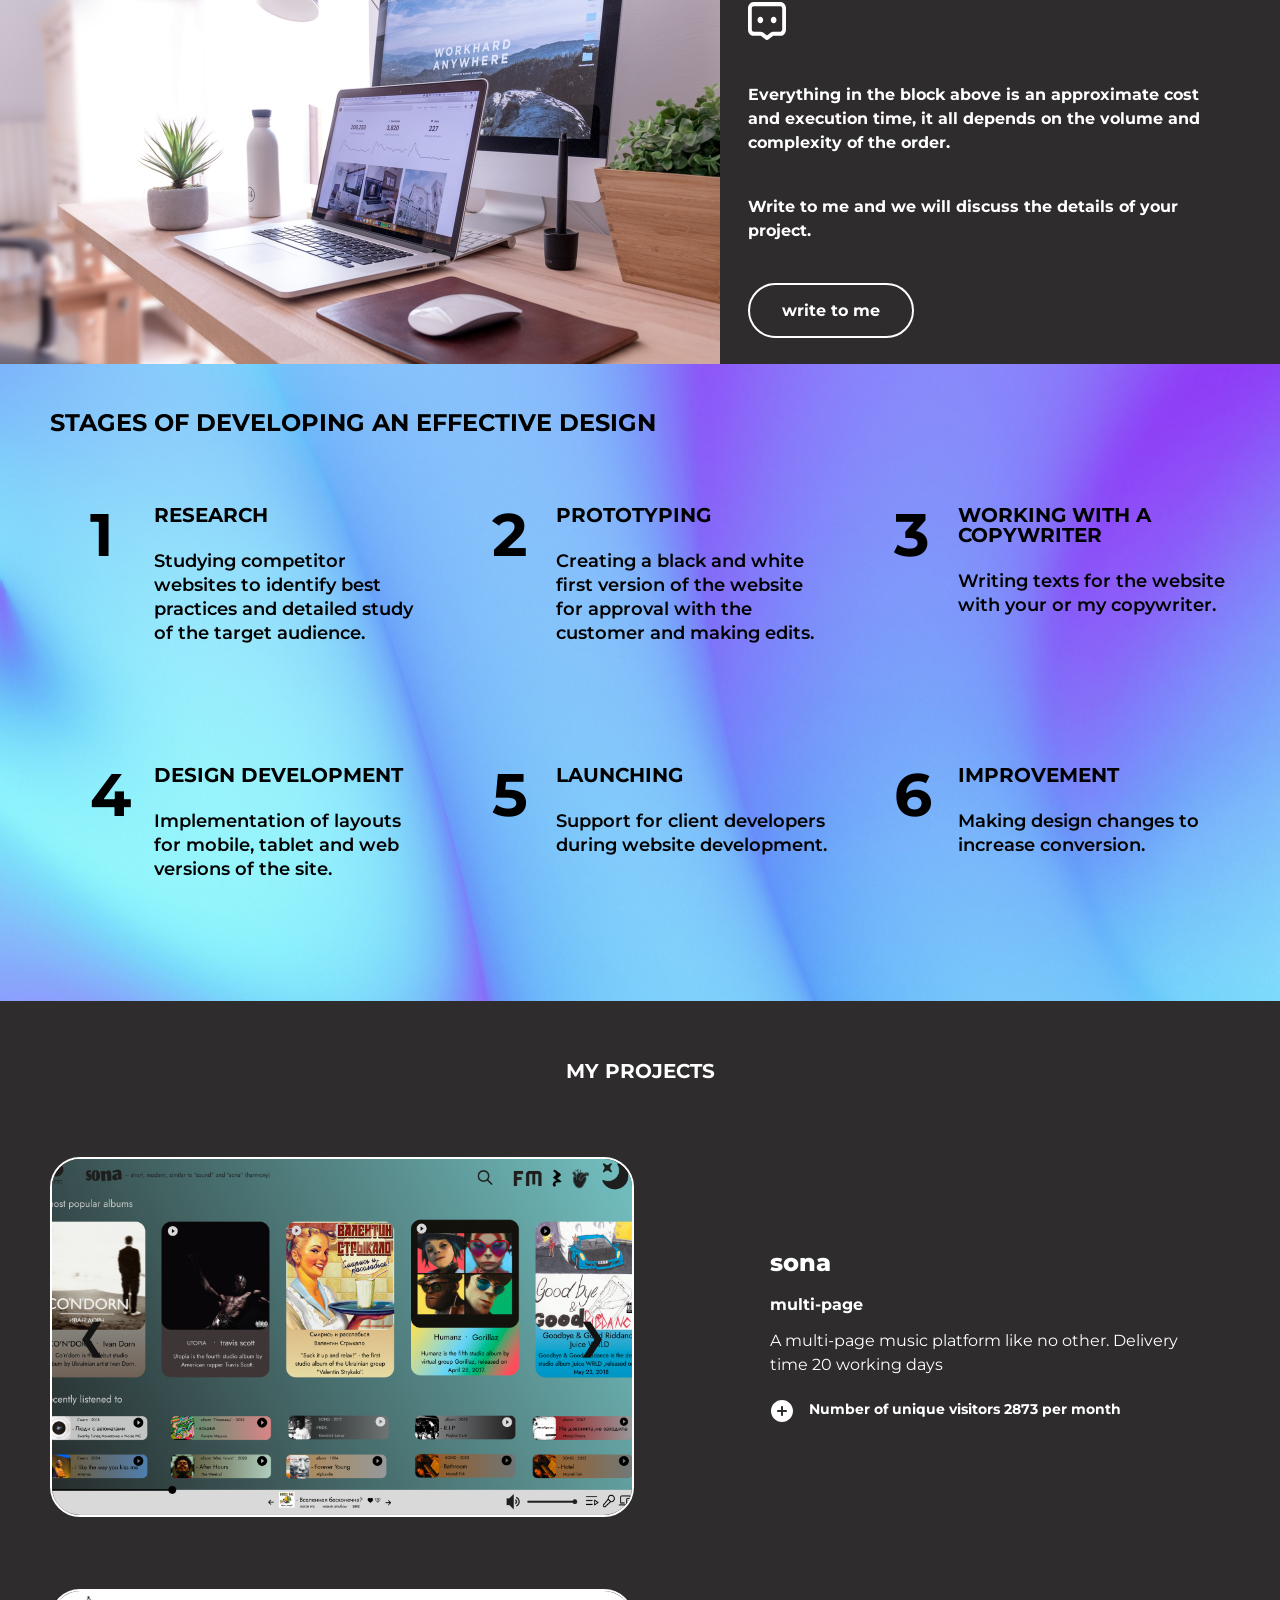
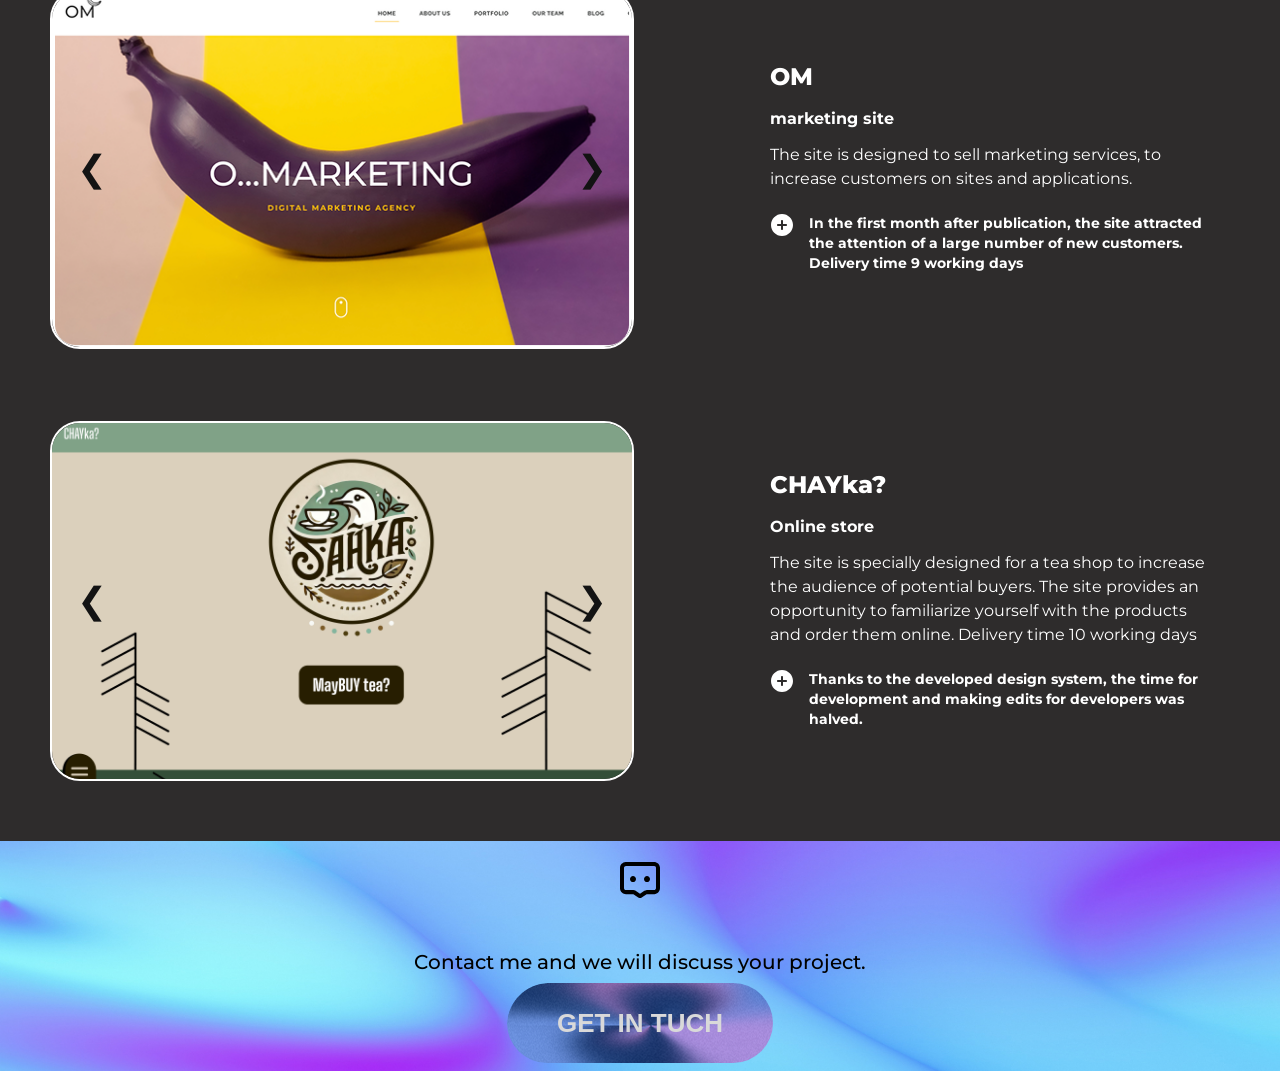
==== commit dd76e3f8: "100%" ====
--- a/index.html
+++ b/index.html
@@ -17,7 +17,7 @@
       <div class="container">
         <div class="header__inner">
           <div class="header__icons">
-            <a class="img_user" target="_blank" href="https://www.fiverr.com/sashagolovichov/buying?source=avatar_menu_profile">
+            <a class="img_user" target="_blank" href="https://www.linkedin.com/in/sasha-golovichov-a96a57364/">
               <img src="images/man.svg" alt="user icon" width="23" height="30" />
             </a>
             <a class="img_inst" target="_blank" href="https://www.instagram.com/nexora_9/">
--- a/css/style.css
+++ b/css/style.css
@@ -84,6 +84,7 @@
 } 
 
 .HI{
+margin-top: 95px;
 font-size: 88px;
 margin-bottom: 50px;
 }
@@ -129,7 +130,7 @@
   font-size: 24px;  
   font-weight: 500;
   max-width: 800px;
-  margin-top: 100px;
+  margin-top: 195px;
 }
 
 .burger {
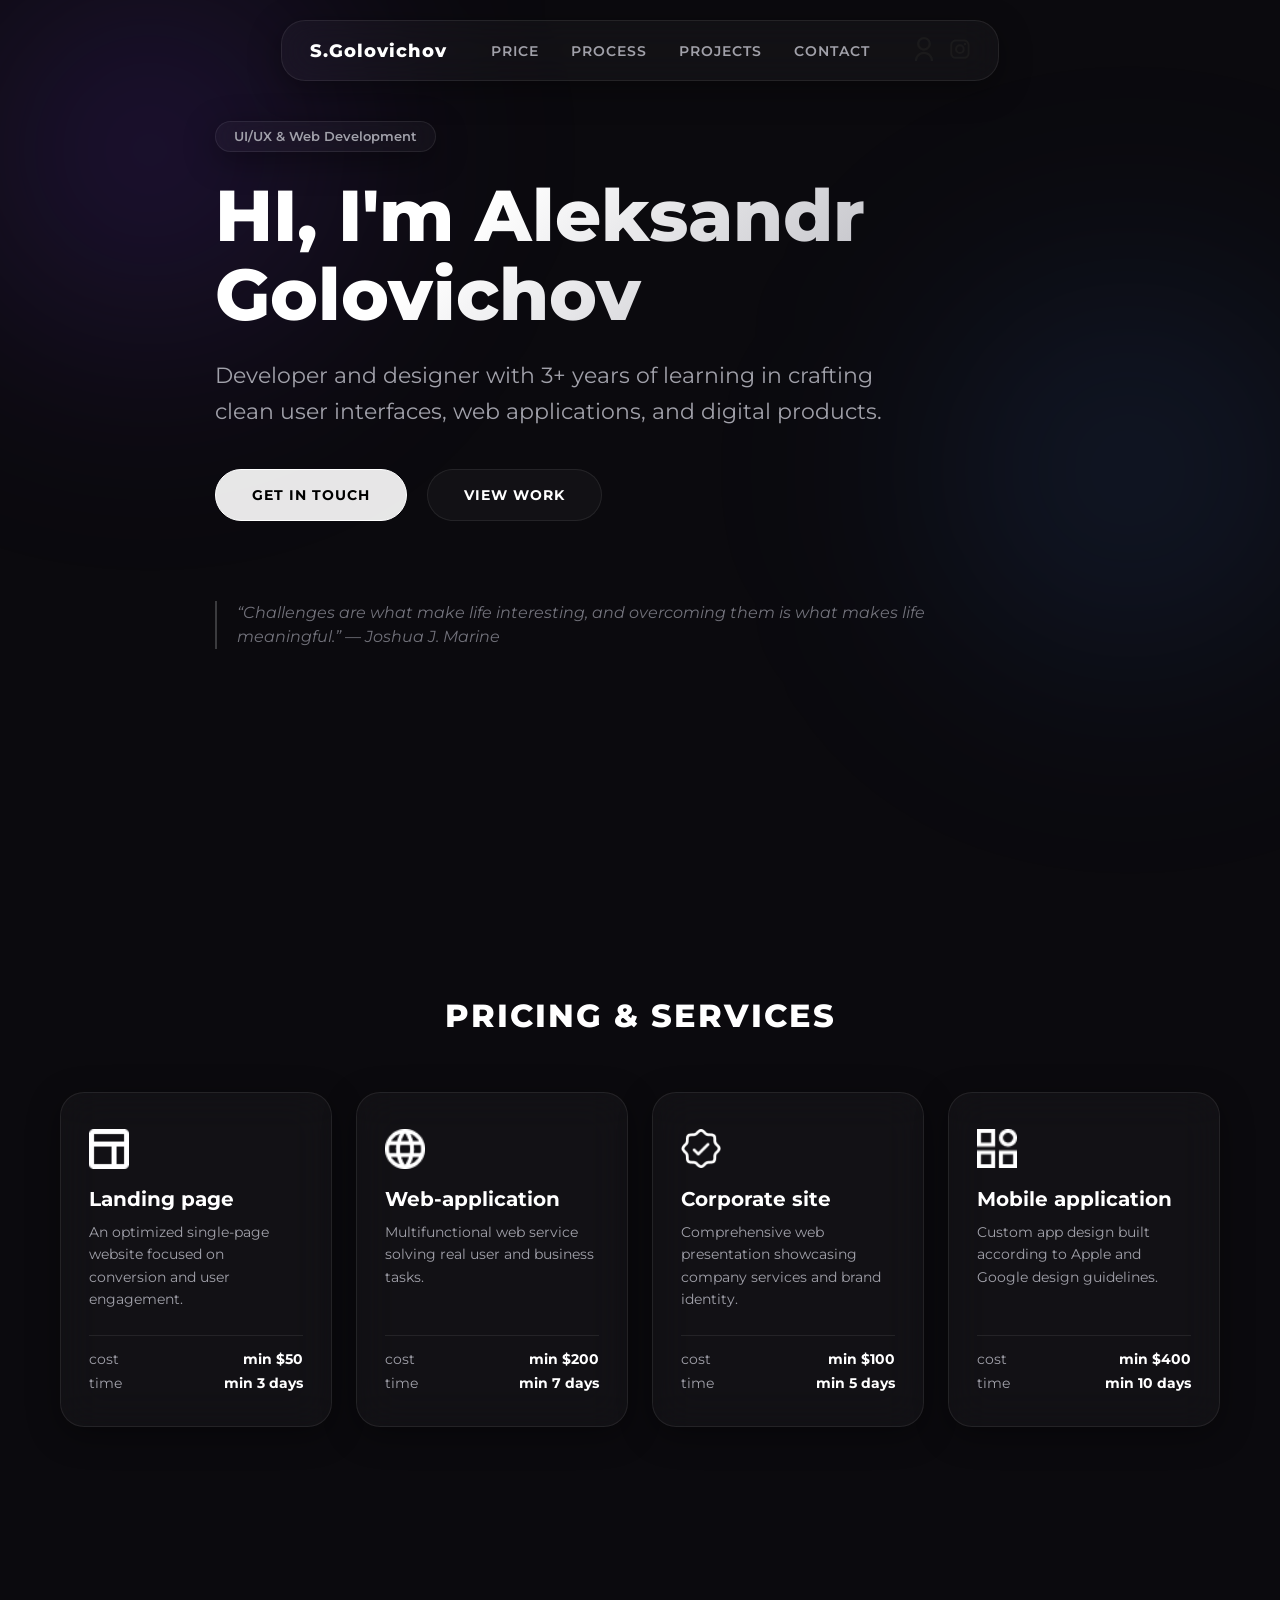
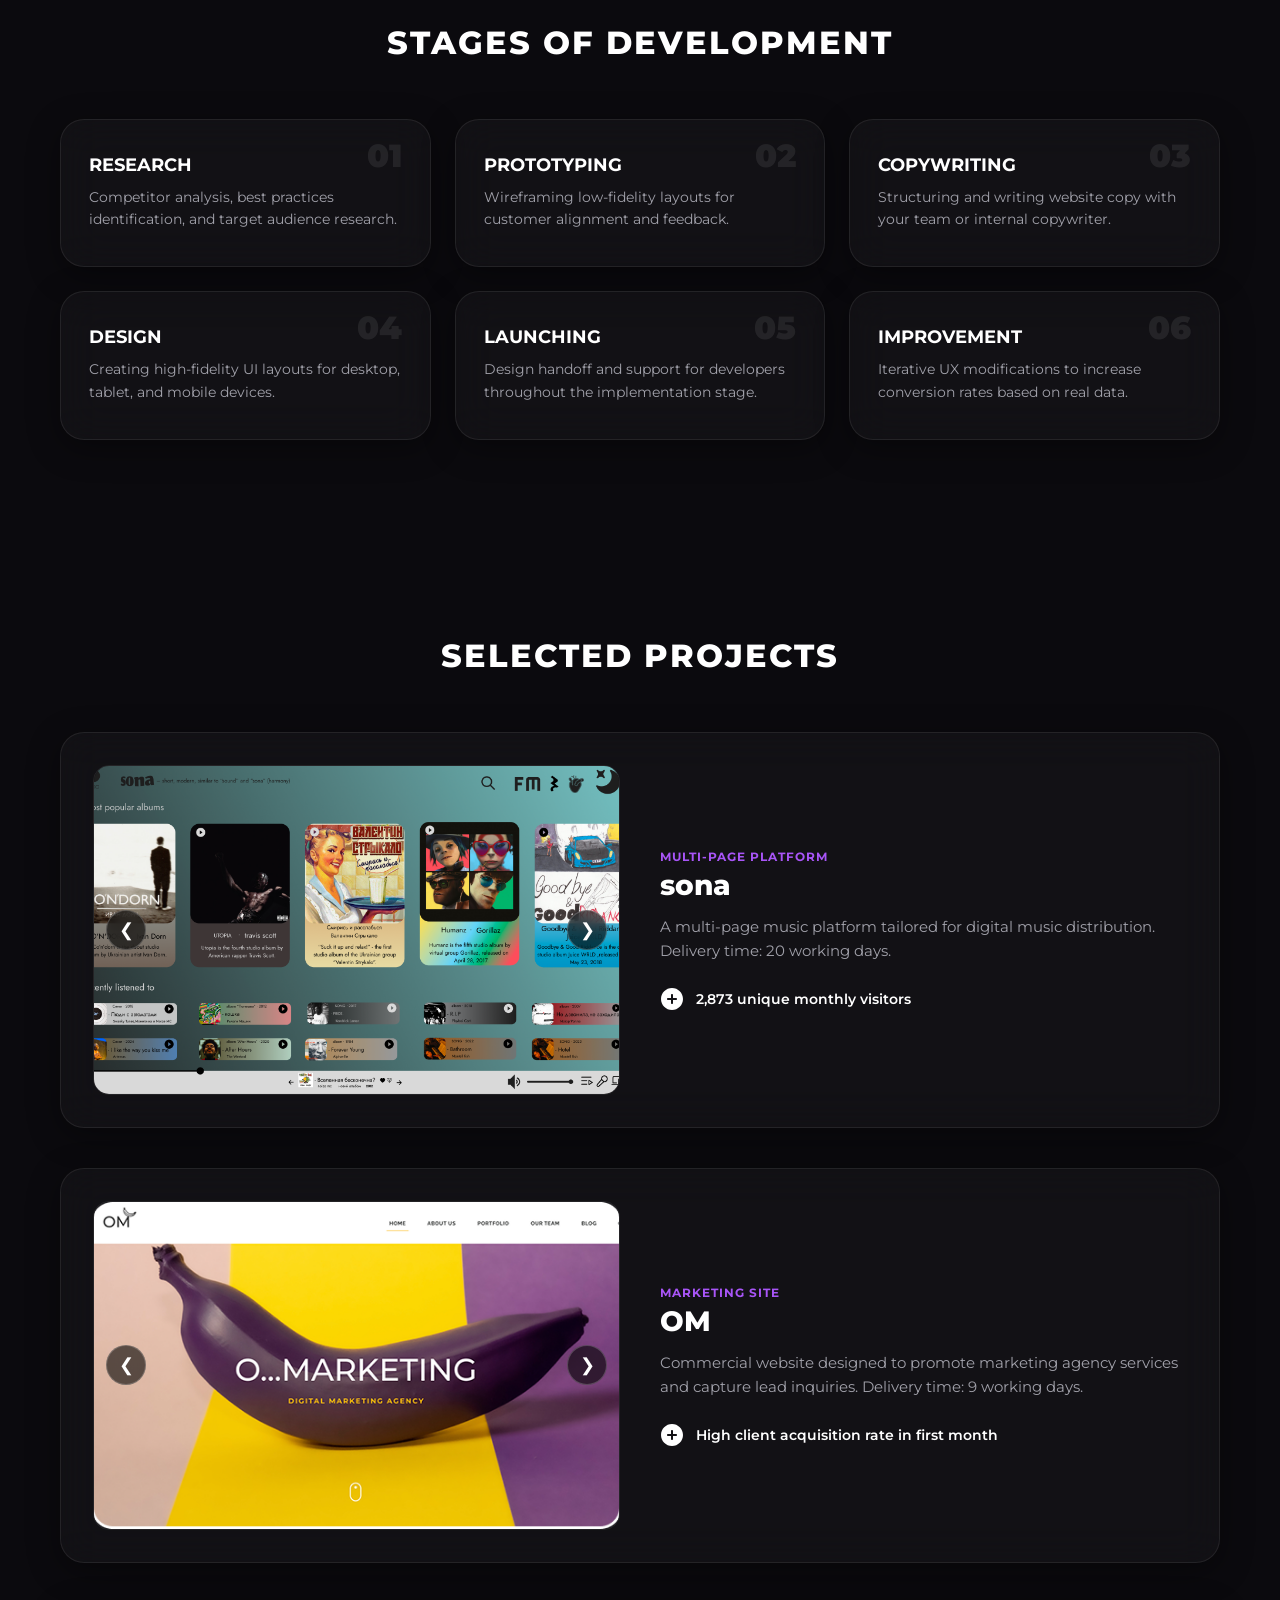
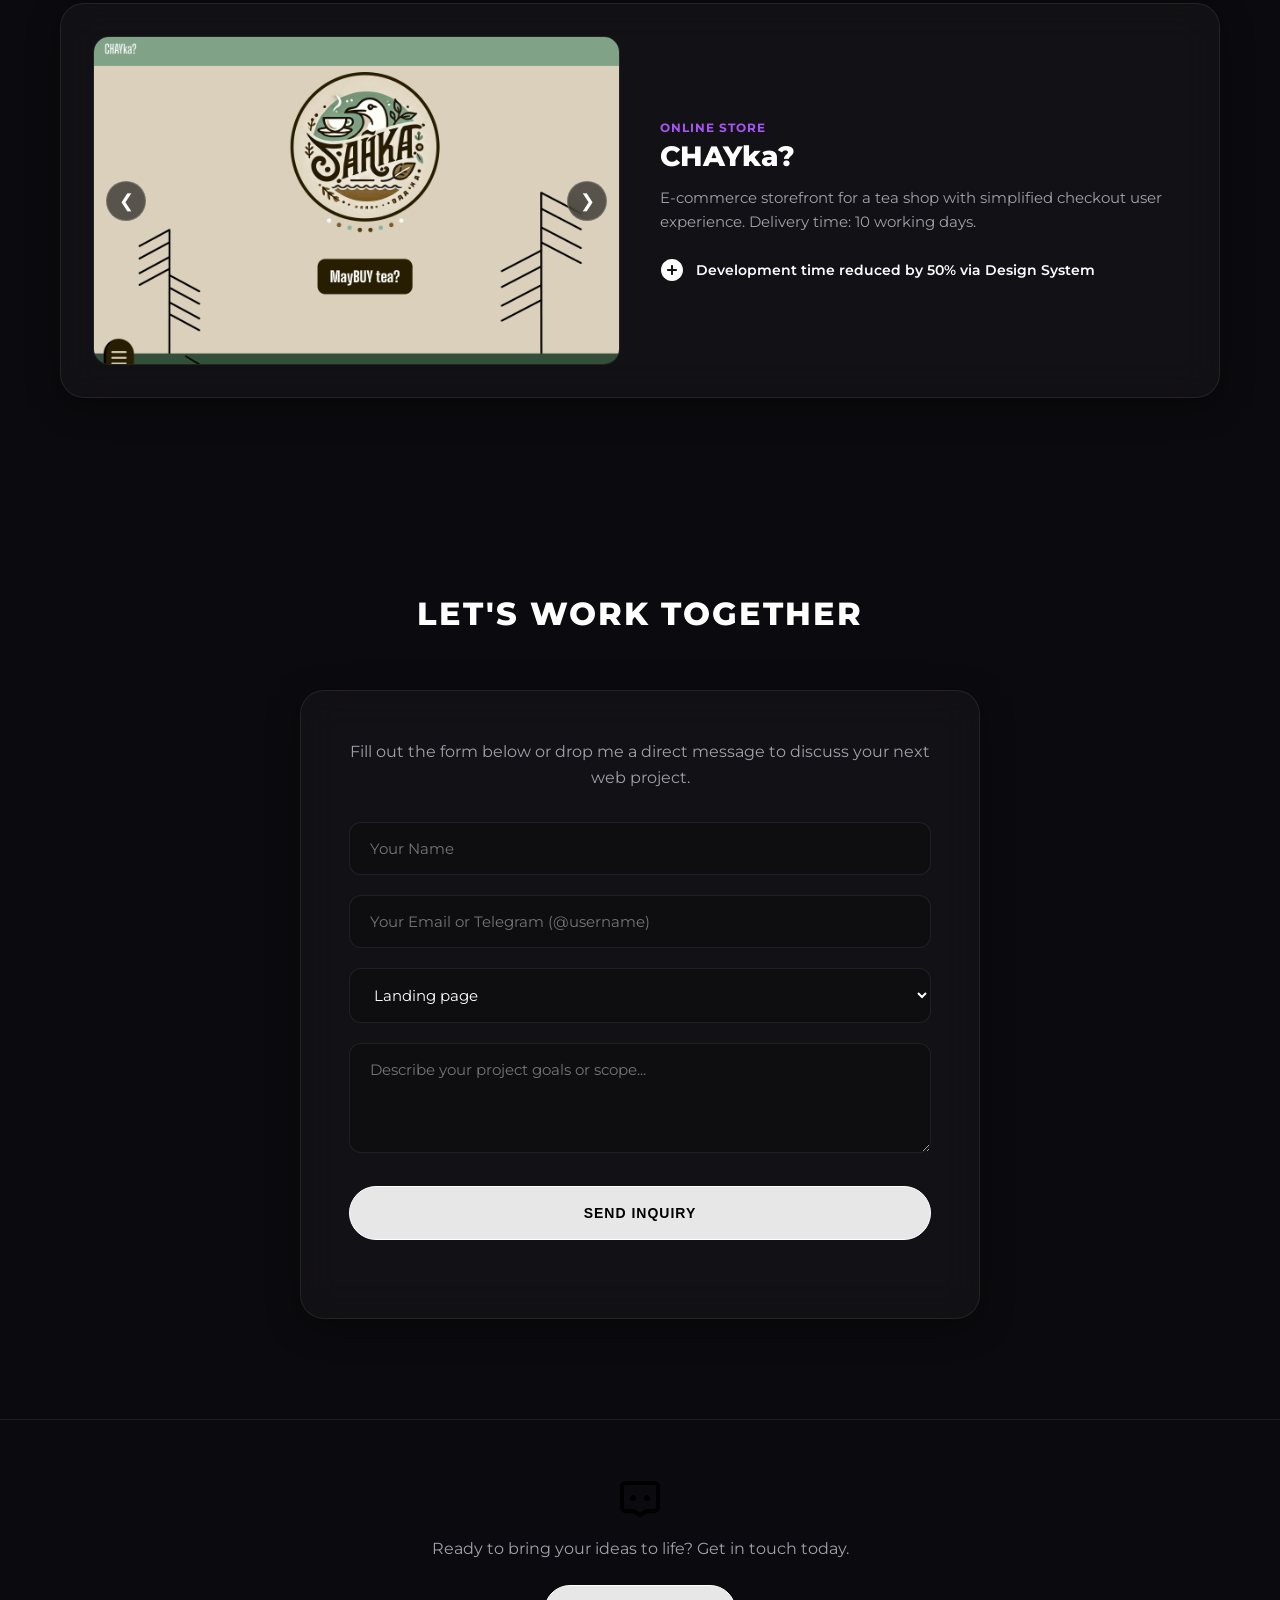
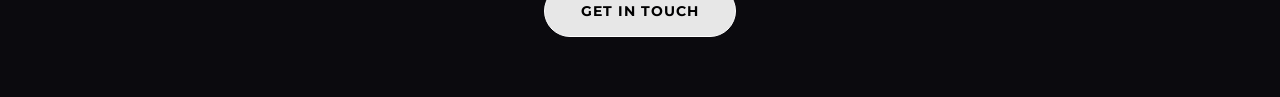
==== commit 7660e369: "major rework" ====
--- a/index.html
+++ b/index.html
@@ -3,340 +3,274 @@
 <head>
   <meta charset="UTF-8">
   <meta name="viewport" content="width=device-width, initial-scale=1.0">
+  <meta name="description" content="Aleksandr Golovichov — UI/UX Designer & Frontend Developer">
   <link rel="preconnect" href="https://fonts.googleapis.com">
-<link rel="preconnect" href="https://fonts.gstatic.com" crossorigin>
-<meta name="color-scheme" content="light">
-<link href="https://fonts.googleapis.com/css2?family=Montserrat:ital,wght@0,100..900;1,100..900&display=swap" rel="stylesheet">
+  <link rel="preconnect" href="https://fonts.gstatic.com" crossorigin>
+  <meta name="color-scheme" content="dark">
+  <link href="https://fonts.googleapis.com/css2?family=Montserrat:ital,wght@0,300..900;1,300..900&display=swap" rel="stylesheet">
   <link rel="stylesheet" href="css/reset.css">
   <link rel="stylesheet" href="css/style.css">
   <link rel="shortcut icon" href="images/icon.png">
-    <title>S.Golovichov</title>
-  </head>
-  <body>  
+  <title>A.Golovichov — Innovative Design & Web Development</title>
+</head>
+<body>
+  <!-- BACKGROUND GLOWS -->
+  <div class="bg-glow glow-1"></div>
+  <div class="bg-glow glow-2"></div>
+
+  <!-- HEADER -->
   <header class="header">
-      <div class="container">
-        <div class="header__inner">
-          <div class="header__icons">
-            <a class="img_user" target="_blank" href="https://www.linkedin.com/in/sasha-golovichov-a96a57364/">
-              <img src="images/man.svg" alt="user icon" width="23" height="30" />
+    <div class="container">
+      <nav class="header__inner glass-nav">
+          <div class="header__brand">
+            <a class="brand-logo" href="#">S.Golovichov</a>
+          </div>
+
+          <ul class="header__list" id="nav">
+            <li class="header__list-item"><a class="header__list-link" href="#price">price</a></li>
+            <li class="header__list-item"><a class="header__list-link" href="#process">process</a></li>
+            <li class="header__list-item"><a class="header__list-link" href="#project">projects</a></li>
+            <li class="header__list-item"><a class="header__list-link" href="#contact">contact</a></li>
+          </ul>
+
+          <div class="header__socials">
+            <a class="social-link" target="_blank" href="https://www.linkedin.com/in/sasha-golovichov-a96a57364/">
+              <img src="images/man.svg" alt="User profile" width="20" height="24" />
             </a>
-            <a class="img_inst" target="_blank" href="https://www.instagram.com/nexora_9/">
-              <img src="images/Vector.svg" alt="instagram icon" />
+            <a class="social-link" target="_blank" href="https://www.instagram.com/nexora_9/">
+              <img src="images/Vector.svg" alt="Instagram" width="20" height="20" />
             </a>
           </div>
+
           <div class="burger" id="burger">☰</div>
-          <ul class="header__list" id="nav">
-            <li class="header__list-item">
-              <a class="header__list-link" href="#price">price</a>
-            </li>
-            <li class="header__list-item">
-              <a class="header__list-link" href="#process">process</a>
-            </li>
-            <li class="header__list-item">
-              <a class="header__list-link" href="#project">project</a>
-            </li>
-          </ul>
-        </div>
-      </div>
-      <div class="menu-overlay" id="menuOverlay"></div>
-      <div class="container">
-        <div class="header__content-inner">
-          <h2 class="HI">HI</h2>
-          <h1 class="title">I'm Aleksandr Golovichov</h1>
-          <p class="header__text">
-            
-            Developer, designer. I have more than 3 years of experience in programming and design.
-          </p>
-          <a class="header__content-button" href="https://www.instagram.com/nexora_9/" target="_blank">get in touch</a>
-          <p class="citation">
-            “Challenges are what make life interesting, and overcoming them is what makes life meaningful.” - Joshua J. Marin
-          </p>
-        </div>
-      </div>
-    </header>  
-  
- 
- <main class="main">
-  <section id="price" class="price">
+      </nav>
+    </div>
+
+    <div class="menu-overlay" id="menuOverlay"></div>
+
     <div class="container">
-      <h2 class="title">price</h2>
-        <div class="price__inner">
-          <div class="price__inner-items">
-            <div class="price__inner-item">
-              <p class="price__item-title">
-                Landing page
-              </p>
-
-              <p class="price__item-text">
-                This is a special type of site optimized to encourage user action.
-              </p>
-
-              <table class="price__item-table">
-                <tr class="price__item-row">
-                  <td>cost</td>
-                  <td>min $50</td>
-                </tr>
-
-                <tr class="price__item-row">
-                  <td>execution time</td>
-                  <td>min 3 days</td>
-                </tr>
-              </table>
-            </div>
-
-            <div class="price__inner-item price__inner-item_web">
-              <p class="price__item-title">
-                Web-application
-              <p>
-
-              <p class="price__item-text">
-                a multifunctional site that will help solve user problems
-              </p>
-
-              <table class="price__item-table">
-                <tr class="price__item-row">
-                  <td>cost</td>
-                  <td>min 200$</td>
-                </tr>
-
-                <tr class="price__item-row">
-                  <td>execution time</td>
-                  <td>min 7 days</td>
-                </tr>
-              </table>
-            </div>
-
-            <div class="price__inner-item
-            price__inner-item_right">
-              <p class="price__item-title">
-                Corporate site
-              </p>
-
-              <p class="price__item-text">
-                This is a complete presentation of information about the company on the Internet.
-              </p>
-
-              <table class="price__item-table">
-                <tr class="price__item-row">
-                  <td>cost</td>
-                  <td>min 100$</td>
-                </tr>
-
-                <tr class="price__item-row">
-                  <td>execution time</td>
-                  <td>min 5 days</td>
-                </tr>
-              </table>
-            </div>
-
-            <div class="price__inner-item price__inner-item_phone">
-              <p class="price__item-title">
-                Mobile application
-              </p>
-
-              <p class="price__item-text">
-                An application created specifically for Apple and Google requirements
-              </p>
-
-              <table class="price__item-table">
-                <tr class="price__item-row">
-                  <td>cost</td>
-                  <td>min 400$</td>
-                </tr>
-
-                <tr class="price__item-row">
-                  <td>execution time</td>
-                  <td>min 10 days</td>
-                </tr>
-              </table>
-            </div>
-          </div>
-        </div>
+      <div class="header__content-inner">
+        <span class="badge glass-card">UI/UX & Web Development</span>
+        <h1 class="hero-title">HI, I'm Aleksandr Golovichov</h1>
+        <p class="header__text">
+          Developer and designer with 3+ years of learning in crafting clean user interfaces, web applications, and digital products.
+        </p>
+        <div class="hero-actions">
+          <a class="cta-btn primary glass-btn" href="#contact">get in touch</a>
+          <a class="cta-btn secondary glass-btn" href="#project">view work</a>
+        </div>
+        <p class="citation">
+          “Challenges are what make life interesting, and overcoming them is what makes life meaningful.” — Joshua J. Marine
+        </p>
+      </div>
     </div>
-  </section> 
-
-  <section class="cta">
+  </header>
+
+  <main class="main">
+    <!-- PRICE SECTION -->
+    <section id="price" class="price">
+      <div class="container">
+        <h2 class="section-title">Pricing & Services</h2>
+        <div class="price__grid">
+
+          <div class="price__card glass-card">
+            <div class="card-icon icon-landing"></div>
+            <h3 class="price__item-title">Landing page</h3>
+            <p class="price__item-text">An optimized single-page website focused on conversion and user engagement.</p>
+            <ul class="price__item-specs">
+              <li><span>cost</span> <strong>min $50</strong></li>
+              <li><span>time</span> <strong>min 3 days</strong></li>
+            </ul>
+          </div>
+
+          <div class="price__card glass-card">
+            <div class="card-icon icon-web"></div>
+            <h3 class="price__item-title">Web-application</h3>
+            <p class="price__item-text">Multifunctional web service solving real user and business tasks.</p>
+            <ul class="price__item-specs">
+              <li><span>cost</span> <strong>min $200</strong></li>
+              <li><span>time</span> <strong>min 7 days</strong></li>
+            </ul>
+          </div>
+
+          <div class="price__card glass-card">
+            <div class="card-icon icon-corporate"></div>
+            <h3 class="price__item-title">Corporate site</h3>
+            <p class="price__item-text">Comprehensive web presentation showcasing company services and brand identity.</p>
+            <ul class="price__item-specs">
+              <li><span>cost</span> <strong>min $100</strong></li>
+              <li><span>time</span> <strong>min 5 days</strong></li>
+            </ul>
+          </div>
+
+          <div class="price__card glass-card">
+            <div class="card-icon icon-mobile"></div>
+            <h3 class="price__item-title">Mobile application</h3>
+            <p class="price__item-text">Custom app design built according to Apple and Google design guidelines.</p>
+            <ul class="price__item-specs">
+              <li><span>cost</span> <strong>min $400</strong></li>
+              <li><span>time</span> <strong>min 10 days</strong></li>
+            </ul>
+          </div>
+
+        </div>
+      </div>
+    </section>
+
+    <!-- PROCESS SECTION -->
+    <section id="process" class="process">
+      <div class="container">
+        <h2 class="section-title">Stages of Development</h2>
+        <div class="process__grid">
+
+          <div class="process__card glass-card" data-step="01">
+            <h4 class="process-inner__title">Research</h4>
+            <p class="process__text">Competitor analysis, best practices identification, and target audience research.</p>
+          </div>
+
+          <div class="process__card glass-card" data-step="02">
+            <h4 class="process-inner__title">Prototyping</h4>
+            <p class="process__text">Wireframing low-fidelity layouts for customer alignment and feedback.</p>
+          </div>
+
+          <div class="process__card glass-card" data-step="03">
+            <h4 class="process-inner__title">Copywriting</h4>
+            <p class="process__text">Structuring and writing website copy with your team or internal copywriter.</p>
+          </div>
+
+          <div class="process__card glass-card" data-step="04">
+            <h4 class="process-inner__title">Design</h4>
+            <p class="process__text">Creating high-fidelity UI layouts for desktop, tablet, and mobile devices.</p>
+          </div>
+
+          <div class="process__card glass-card" data-step="05">
+            <h4 class="process-inner__title">Launching</h4>
+            <p class="process__text">Design handoff and support for developers throughout the implementation stage.</p>
+          </div>
+
+          <div class="process__card glass-card" data-step="06">
+            <h4 class="process-inner__title">Improvement</h4>
+            <p class="process__text">Iterative UX modifications to increase conversion rates based on real data.</p>
+          </div>
+
+        </div>
+      </div>
+    </section>
+
+    <!-- PROJECTS SECTION -->
+    <section id="project" class="project">
+      <div class="container">
+        <h2 class="section-title">Selected Projects</h2>
+        <div class="project__inner">
+
+          <!-- Project 1 -->
+          <article class="project__card glass-card">
+            <div class="project__image-slider">
+              <img class="project__item-img active" src="images/sona_images/sona.png" alt="Sona Music Platform">
+              <img class="project__item-img" src="images/sona_images/mai page.png" alt="Sona Main Page">
+              <img class="project__item-img" src="images/sona_images/main page.png" alt="Sona Player">
+              <img class="project__item-img" src="images/sona_images/general page.png" alt="Sona Catalog">
+              <button class="project-arrow left" aria-label="Previous image">&#10094;</button>
+              <button class="project-arrow right" aria-label="Next image">&#10095;</button>
+            </div>
+            <div class="project__item-right">
+              <span class="project-tag">Multi-page Platform</span>
+              <h3 class="project__item-title">sona</h3>
+              <p class="project__item-text">A multi-page music platform tailored for digital music distribution. Delivery time: 20 working days.</p>
+              <a class="project__item-link" target="_blank" href="https://www.fiverr.com/sashagolovichov">
+                <img src="images/akar-icons_circle-plus-fill.svg" alt="">
+                <span>2,873 unique monthly visitors</span>
+              </a>
+            </div>
+          </article>
+
+          <!-- Project 2 -->
+          <article class="project__card glass-card">
+            <div class="project__image-slider">
+              <img class="project__item-img active" src="images/om_images/om.png" alt="OM Marketing Site">
+              <img class="project__item-img" src="images/om_images/Portfolio.png" alt="OM Portfolio">
+              <img class="project__item-img" src="images/om_images/Contact.png" alt="OM Contact">
+              <button class="project-arrow left" aria-label="Previous image">&#10094;</button>
+              <button class="project-arrow right" aria-label="Next image">&#10095;</button>
+            </div>
+            <div class="project__item-right">
+              <span class="project-tag">Marketing Site</span>
+              <h3 class="project__item-title">OM</h3>
+              <p class="project__item-text">Commercial website designed to promote marketing agency services and capture lead inquiries. Delivery time: 9 working days.</p>
+              <a class="project__item-link" target="_blank" href="https://www.fiverr.com/sashagolovichov">
+                <img src="images/akar-icons_circle-plus-fill.svg" alt="">
+                <span>High client acquisition rate in first month</span>
+              </a>
+            </div>
+          </article>
+
+          <!-- Project 3 -->
+          <article class="project__card glass-card">
+            <div class="project__image-slider">
+              <img class="project__item-img active" src="images/chayka_images/CHAYka.png" alt="CHAYka E-commerce">
+              <img class="project__item-img" src="images/chayka_images/Feadback form.png" alt="Feedback Form">
+              <img class="project__item-img" src="images/chayka_images/Order accepted.png" alt="Order confirmation">
+              <button class="project-arrow left" aria-label="Previous image">&#10094;</button>
+              <button class="project-arrow right" aria-label="Next image">&#10095;</button>
+            </div>
+            <div class="project__item-right">
+              <span class="project-tag">Online Store</span>
+              <h3 class="project__item-title">CHAYka?</h3>
+              <p class="project__item-text">E-commerce storefront for a tea shop with simplified checkout user experience. Delivery time: 10 working days.</p>
+              <a class="project__item-link" target="_blank" href="https://www.fiverr.com/sashagolovichov">
+                <img src="images/akar-icons_circle-plus-fill.svg" alt="">
+                <span>Development time reduced by 50% via Design System</span>
+              </a>
+            </div>
+          </article>
+
+        </div>
+      </div>
+    </section>
+
+    <!-- CONTACT FORM SECTION -->
+    <section id="contact" class="contact-section">
+      <div class="container">
+        <h2 class="section-title">Let's work together</h2>
+        <div class="contact__inner glass-card">
+          <p class="contact__desc">Fill out the form below or drop me a direct message to discuss your next web project.</p>
+          <form id="projectForm" class="contact__form">
+            <div class="form-group">
+              <input type="text" id="clientName" placeholder="Your Name" required class="glass-input">
+            </div>
+            <div class="form-group">
+              <input type="text" id="clientContact" placeholder="Your Email or Telegram (@username)" required class="glass-input">
+            </div>
+            <div class="form-group">
+              <select id="projectType" class="glass-input">
+                <option value="landing">Landing page</option>
+                <option value="web">Web-application</option>
+                <option value="corporate">Corporate site</option>
+                <option value="mobile">Mobile application</option>
+              </select>
+            </div>
+            <div class="form-group">
+              <textarea id="projectDetails" placeholder="Describe your project goals or scope..." rows="4" required class="glass-input"></textarea>
+            </div>
+            <button type="submit" class="cta-btn primary glass-btn submit-btn">Send Inquiry</button>
+            <p id="formStatus" class="form-status"></p>
+          </form>
+        </div>
+      </div>
+    </section>
+  </main>
+
+  <!-- FOOTER -->
+  <footer class="footer">
     <div class="container">
-      <div class="cta__inner">
-
-        <div class="cta__inner-right">
-          <a class="cta__message" href="#">
-            <img src="images/Icon__cta.svg" alt="Иконка CTA" />
-          </a>
-           <div class="inner__cta-text">
-          <p class="cta__text">Everything in the block above is an approximate cost and execution time, it all depends on the volume and complexity of the order.</p>
-
-          <p class="cta__text-message">
-            Write to me and we will discuss the details of your project.
-          </p>
-
-          </div>
-          <a class="cta__btn" target="_blank" href="https://www.instagram.com/nexora_9/">write to me</a>
-        </div>
-      </div>
+      <a class="massage-icon" href="#contact" aria-label="Go to contact section">
+        <img src="images/Icon_footer.svg" alt="" />
+      </a>
+      <p class="footer_text">Ready to bring your ideas to life? Get in touch today.</p>
+      <a class="cta-btn primary glass-btn" href="#contact">get in touch</a>
     </div>
-  </section>
-
-  <section id="process" class="process">
-    <div class="container">
-      <h2 class="process-title">
-        Stages of developing an effective design
-      </h2>
-
-      <div class="process__inner">
-        <div class="process__inner-item process__inner-item1">
-          <h5 class="process-inner__title">Research</h5>
-
-          <p class="process__text">Studying competitor websites to identify best practices and detailed study of the target audience.</p>
-        </div>
-      
-
-        <div class="process__inner-item process__inner-item2">
-          <h5 class="process-inner__title">Prototyping</h5>
-
-          <p class="process__text">
-            Creating a black and white first version of the website for approval with the customer and making edits.</p>
-        </div>
-      
-
-      <div class="process__inner-item process__inner-item3">
-        <h5 class="process-inner__title">Working with a copywriter</h5>
-
-          <p class="process__text">Writing texts for the website with your or my copywriter.</p>
-      </div>
-
-
-    <div class="process__inner-item process__inner-item4">
-      <h5 class="process-inner__title">Design development</h5>
-
-          <p class="process__text">Implementation of layouts for mobile, tablet and web versions of the site.</p>
-    </div>
-
-  <div class="process__inner-item process__inner-item5">
-    <h5 class="process-inner__title">Launching</h5>
-
-          <p class="process__text">
-            Support for client developers during website development.</p>
-  </div>
-
-  <div class="process__inner-item process__inner-item6">
-    <h5 class="process-inner__title">Improvement</h5>
-
-          <p class="process__text">Making design changes to increase conversion.</p>
-  </div>
-    </div>
-  </section>
-
-  <section id="project" class="project">
-    <div class="container">
-      <h2 class="project__title">My projects</h2>
-      <div class="project__inner">
-  
-        <!-- Проект 1 -->
-        <div class="project__inner-item">
-          <div class="project__image-slider">
-            <img class="project__item-img active" src="images/sona_images/sona.png" alt="Slide 1">
-            <img class="project__item-img" src="images/sona_images/mai page.png" alt="Slide 2">
-            <img class="project__item-img" src="images/sona_images/main page.png" alt="Slide 3">
-            <img class="project__item-img" src="images/sona_images/general page.png" alt="Slide 4">
-            <button class="project-arrow left">&#10094;</button>
-            <button class="project-arrow right">&#10095;</button>
-          </div>
-          <div class="project__item-right">
-            <h2 class="project__item-title">sona</h2>
-            <h5 class="project__item-sudtitle">multi-page</h5>
-            <p class="project__item-text">
-              A multi-page music platform like no other.
-              Delivery time 20 working days
-            </p>
-            <a class="project__item-link" target="_blank" href="https://www.fiverr.com/sashagolovichov/buying?source=avatar_menu_profile">
-              <img src="images/akar-icons_circle-plus-fill.svg" alt="icons_circle-plus-fill">
-              <p class="project__item-text__bottom">
-                Number of unique visitors 2873 per month
-              </p>
-            </a>
-          </div>
-        </div>
-  
-        <!-- Проект 2 -->
-        <div class="project__inner-item">
-          <div class="project__image-slider">
-            <img class="project__item-img active" src="images/om_images/om.png" alt="Slide 1">
-            <img class="project__item-img" src="images/om_images/Portfolio.png" alt="Slide 2">
-            <img class="project__item-img" src="images/om_images/Contact.png" alt="Slide 3">
-            <button class="project-arrow left">&#10094;</button>
-            <button class="project-arrow right">&#10095;</button>
-          </div>
-          <div class="project__item-right">
-            <h2 class="project__item-title">OM</h2>
-            <h5 class="project__item-sudtitle">marketing site</h5>
-            <p class="project__item-text">
-              The site is designed to sell marketing services, to increase customers on sites and applications.
-            </p>
-            <a class="project__item-link" target="_blank" href="https://www.fiverr.com/sashagolovichov/buying?source=avatar_menu_profile">
-              <img src="images/akar-icons_circle-plus-fill.svg" alt="icons_circle-plus-fill">
-              <p class="project__item-text__bottom">
-                In the first month after publication, the site attracted the attention of a large number of new customers. Delivery time 9 working days
-              </p>
-            </a>
-          </div>
-        </div>
-  
-        <!-- Проект 3 -->
-        <div class="project__inner-item">
-          <div class="project__image-slider">
-            <img class="project__item-img active" src="images/chayka_images/CHAYka.png" alt="Slide 1">
-            <img class="project__item-img" src="images/chayka_images/Feadback form.png" alt="Slide 2">
-            <img class="project__item-img" src="images/chayka_images/Order accepted.png" alt="Slide 3">
-            <button class="project-arrow left">&#10094;</button>
-            <button class="project-arrow right">&#10095;</button>
-          </div>
-          <div class="project__item-right">
-            <h2 class="project__item-title">CHAYka?</h2>
-            <h5 class="project__item-sudtitle">Online store</h5>
-            <p class="project__item-text">
-              The site is specially designed for a tea shop to increase the audience of potential buyers. The site provides an opportunity to familiarize yourself with the products and order them online.
-              Delivery time 10 working days
-            </p>
-            <a class="project__item-link" target="_blank" href="https://www.fiverr.com/sashagolovichov/buying?source=avatar_menu_profile">
-              <img src="images/akar-icons_circle-plus-fill.svg" alt="icons_circle-plus-fill">
-              <p class="project__item-text__bottom">
-                Thanks to the developed design system, the time for development and making edits for developers was halved.
-              </p>
-            </a>
-          </div>
-        </div>
-  
-      </div>
-    </div>
-  </section>
-  
-
-  
-
- </main> 
-
-
- <footer class="footer">
-<div class="container">
-  <a class="massage" href="">
-    <img src="images/Icon_footer.svg" alt="Icon_footer">
-  </a>
-
-  <p class="footer_text">
-    Contact me and we will discuss your project.
-  </p>
-
-  
-    <a class="footer_button" target="_blank" href="https://www.instagram.com/nexora_9/">
-    <span class="call"> get in tuch</span>
-    </a>
-</div>
-</footer> 
-
-
-
-<script src="js/main.js"></script>
+  </footer>
+
+  <script src="js/main.js"></script>
 </body>
-
 </html>
--- a/css/style.css
+++ b/css/style.css
@@ -1,921 +1,536 @@
-*,html,body{
+:root {
+  --bg-color: #0b0a0e;
+  --text-main: #ffffff;
+  --text-muted: #a1a1aa;
+  --accent-glow: rgba(147, 51, 234, 0.25);
+  --glass-bg: rgba(255, 255, 255, 0.03);
+  --glass-border: rgba(255, 255, 255, 0.08);
+  --glass-border-hover: rgba(255, 255, 255, 0.2);
+  --font-family: "Montserrat", sans-serif;
+  --transition-fast: all 0.25s ease;
+  --transition-normal: all 0.4s ease;
+}
+
+*, html, body {
   box-sizing: border-box;
   scroll-behavior: smooth;
 }
 
-html,body{
-  font-family: "Montserrat", serif;
+html, body {
+  font-family: var(--font-family);
   margin: 0;
-}
-
-.header{
-  background-image: url("../images/hader_bg.jpg");
-  background-repeat: no-repeat;
-  background-size: cover;
-}
-
-.container{
+  background-color: var(--bg-color);
+  color: var(--text-main);
+  overflow-x: hidden;
+}
+
+/* BACKGROUND GLOW EFFECTS */
+.bg-glow {
+  position: fixed;
+  width: 500px;
+  height: 500px;
+  border-radius: 50%;
+  filter: blur(120px);
+  pointer-events: none;
+  z-index: 0;
+}
+
+.glow-1 {
+  top: -100px;
+  left: -100px;
+  background: radial-gradient(circle, rgba(124, 58, 237, 0.3) 0%, rgba(0,0,0,0) 70%);
+}
+
+.glow-2 {
+  bottom: 20%;
+  right: -100px;
+  background: radial-gradient(circle, rgba(59, 130, 246, 0.2) 0%, rgba(0,0,0,0) 70%);
+}
+
+/* GLASSMORPHISM BASES */
+.glass-card, .glass-nav {
+  background: var(--glass-bg);
+  backdrop-filter: blur(20px);
+  -webkit-backdrop-filter: blur(20px);
+  border: 1px solid var(--glass-border);
+  box-shadow: 0 8px 32px 0 rgba(0, 0, 0, 0.37);
+  border-radius: 24px;
+  transition: var(--transition-normal);
+}
+
+.glass-card:hover {
+  border-color: var(--glass-border-hover);
+  box-shadow: 0 12px 40px 0 rgba(0, 0, 0, 0.5);
+}
+
+.container {
   max-width: 1200px;
   margin: 0 auto;
-  padding: 0 10px;
-}
-
-.header__content-inner{
+  padding: 0 20px;
   position: relative;
-}
-
-.header__content-inner::before{ 
-  content: "";
-  background-image: url("../images/bridge.jpg");
-  position: absolute;
-  width: 356px;
-  height: 604px;
-  border-radius: 48px;
-  right: 0px;
-  bottom: auto;
-  top: 8%;
-
-}
-
-.header__inner{
-  display: flex;
-  flex-direction: row-reverse;
+  z-index: 1;
+}
+
+/* HEADER & NAV */
+.header {
+  padding-top: 20px;
+  min-height: 100vh;
+  display: flex;
+  flex-direction: column;
+}
+
+.header__inner {
+  display: flex;
   justify-content: space-between;
-  padding-top: 48px;
-  padding-bottom: 48px;
-  font-weight: bold;
   align-items: center;
-}
-
-.header__content-inner{
+  padding: 16px 28px;
+  gap: 24px;
+}
+
+.brand-logo {
+  font-weight: 800;
+  font-size: 18px;
+  color: var(--text-main);
+  letter-spacing: 1px;
+  text-decoration: none;
+}
+
+.header__brand {
+  flex-shrink: 0;
+  margin-right: 20px;
+}
+
+.header__list {
+  display: flex;
+  align-items: center;
+  gap: 32px;
+  margin: 0;
+  padding: 0;
+  list-style: none;
+}
+
+.header__list-link {
+  text-transform: uppercase;
+  color: var(--text-muted);
+  font-weight: 600;
+  font-size: 14px;
+  letter-spacing: 1px;
+  transition: var(--transition-fast);
+}
+
+.header__list-link:hover {
+  color: var(--text-main);
+  text-shadow: 0 0 12px rgba(255, 255, 255, 0.5);
+}
+
+.header__socials {
+  display: flex;
+  align-items: center;
+  gap: 16px;
+  flex-shrink: 0;
+  margin-left: 20px;
+}
+
+.social-link {
+  opacity: 0.7;
+  transition: var(--transition-fast);
+}
+
+.social-link:hover {
+  opacity: 1;
+  transform: translateY(-2px);
+}
+
+.header__content-inner {
   display: flex;
   flex-direction: column;
-  justify-content:  flex-start;
-  min-height: 100vh;
-  /* padding-top: 140px; */
-  padding-bottom: auto;
-  min-height: calc(100vh - 129.5px);
-}
-
-.header__list{
-  display: flex;
-  
-}
-
-.header__list-item{
-  margin-right: 90px;
-}
-
-.header__list-link{
+  align-items: flex-start;
+  max-width: 850px;
+  margin-top: 40px;
+}
+
+.badge {
+  padding: 8px 18px;
+  border-radius: 50px;
+  font-size: 13px;
+  font-weight: 600;
+  color: var(--text-muted);
+  margin-bottom: 24px;
+}
+
+.hero-title {
+  font-size: clamp(40px, 6vw, 72px);
+  font-weight: 800;
+  line-height: 1.1;
+  margin-bottom: 24px;
+  background: linear-gradient(135deg, #ffffff 30%, #a1a1aa 100%);
+  -webkit-background-clip: text;
+  -webkit-text-fill-color: transparent;
+}
+
+.header__text {
+  font-size: clamp(18px, 2.5vw, 22px);
+  line-height: 1.6;
+  color: var(--text-muted);
+  margin-bottom: 40px;
+  max-width: 720px;
+}
+
+.hero-actions {
+  display: flex;
+  gap: 20px;
+  flex-wrap: wrap;
+  margin-bottom: 80px;
+}
+
+.cta-btn {
+  padding: 18px 36px;
+  border-radius: 50px;
+  font-weight: 700;
+  font-size: 14px;
   text-transform: uppercase;
-  color: black;
+  letter-spacing: 1px;
   cursor: pointer;
-  transition: all 0.5s;
-}
-
-.header__list-link:hover{
-  color: rgb(63, 63, 63);
-}
-
-.img_user{
-  padding-right: 38px;
-  width: 23px;
-  height: 30px;
-} 
-
-.HI{
-margin-top: 95px;
-font-size: 88px;
-margin-bottom: 50px;
-}
-
-.title{
-  line-height:49px;
-  font-size: 40px;  
-  padding-bottom: 30px;
-  font-weight: 700;  
-}
-
-.header__text{
-  line-height:29px;
-  font-size: 24px;  
-  margin-bottom: 100px;
-  font-weight: 500;
-  max-width: 722px;
-}
-
-/* .header__content{
-  
-} */
-
-.header__content-button{
-background: transparent;
-border: none;
-line-height: 42px;
-font-size: 26px;
-font-family: sans-serif;
-font-weight: 600;
-color: #d9d9d9;
-padding: 25px 50px 25px 50px;
-border-radius: 60px;
-text-transform: uppercase;
-background-image: url("../images/button_first.png");
-width: 290px;
-background-repeat: no-repeat;
-/* display: inline; */
-}
-
-.citation{
-  line-height:29px;
-  font-size: 24px;  
-  font-weight: 500;
-  max-width: 800px;
-  margin-top: 195px;
-}
-
-.burger {
-  display: none;
-  font-size: 40px;
-  cursor: pointer;
-}
-
-.menu-overlay {
-  display: none;
-  position: fixed;
-  top: 0;
-  left: 0;
-  width: 100vw;
-  height: 100vh;
-  background-color: rgba(0, 0, 0, 0.5);
-  z-index: 10;
-}
-
-.price{
-  padding-top: 55px;
-  background-color: #2e2c2c;
-  color: #f9f9f9;
-}
-
-.price__inner-items{
-  display: flex;
-  flex-wrap: wrap;
-  justify-content: space-between;
-}
-
-.price__inner-item{
-  max-width: 479px;
-  padding-left: 86px;
-  position: relative;
-  margin-bottom: 70px;
-}
-
-.price__item-title{
-  font-size: 24px;
-  font-weight: 700;
-}
-
-.price__inner-item::before{
-  content:"";
-  background-image: url("../images/icon_1.png");
-  position: absolute;
+  transition: var(--transition-fast);
+  text-decoration: none;
+  display: inline-block;
+  text-align: center;
+}
+
+.cta-btn.primary {
+  background: rgba(255, 255, 255, 0.9);
+  color: #000000;
+  border: 1px solid #ffffff;
+}
+
+.cta-btn.primary:hover {
+  background: #ffffff;
+  box-shadow: 0 0 25px rgba(255, 255, 255, 0.4);
+  transform: translateY(-2px);
+}
+
+.cta-btn.secondary {
+  background: var(--glass-bg);
+  color: var(--text-main);
+  border: 1px solid var(--glass-border);
+}
+
+.cta-btn.secondary:hover {
+  background: rgba(255, 255, 255, 0.1);
+  transform: translateY(-2px);
+}
+
+.citation {
+  font-size: 16px;
+  font-style: italic;
+  color: #71717a;
+  max-width: 750px;
+  line-height: 1.5;
+  border-left: 2px solid var(--glass-border-hover);
+  padding-left: 20px;
+}
+
+.price, .process, .project, .contact-section {
+  padding: 100px 0;
+}
+
+.section-title {
+  font-size: 32px;
+  font-weight: 800;
+  text-transform: uppercase;
+  letter-spacing: 2px;
+  margin-bottom: 60px;
+  text-align: center;
+}
+
+.price__grid {
+  display: grid;
+  grid-template-columns: repeat(auto-fit, minmax(260px, 1fr));
+  gap: 24px;
+}
+
+.price__card {
+  padding: 36px 28px;
+  display: flex;
+  flex-direction: column;
+}
+
+.card-icon {
   width: 40px;
   height: 40px;
-  left: 0px;
   background-repeat: no-repeat;
-}
-
-.price__inner-item_web{
-  max-width: 479px;
-  padding-left: 86px;
-  position: relative;
-}
-
-.price__inner-item_web::before{
-  content:"";
-  background-image: url("../images/wrld_icon.png");
-  position: absolute;
-  width: 40px;
-  height: 40px;
-  left: 0px;
-  background-repeat: no-repeat;
-}
-
-.price__inner-item_right{
-  max-width: 479px;
-  padding-left: 86px;
-  position: relative;
-}
-
-.price__inner-item_right::before{
-  content:"";
-  background-image: url("../images/all_right.png");
-  position: absolute;
-  width: 40px;
-  height: 40px;
-  left: 0px;
-}
-
-.price__inner-item_phone{
-  max-width: 479px;
-  padding-left: 86px;
-  position: relative;
-}
-
-.price__inner-item_phone::before{
-    content:"";
-  background-image: url("../images/icon_2.png");
-  position: absolute;
-  width: 31px;
-  height: 30px;
-  left: 0px;  
-}
-
-.price__item-text{
-  padding: 16px 0 24px 0;
-  line-height: 24px;
-}
-
-.price__item-row td{
-  font-size: 16px;
-  font-weight: 700;
-  line-height: 24px;
-  padding-right: 50px;
-}
-
-.cta{
-  background-image: url("../images/iaptop_on_table.svg");
-  background-repeat: no-repeat;
-  background-color: #2e2c2c;
-  background-position: left 80%;
-}
-
-.cta__inner-right{
-width: 482px;
-color: #ffffff;
-padding-top: 63px;
-padding-bottom: 45px;
-margin-left: auto;
-}
-
-.inner__cta-text p{
-font-size: 16px;
-line-height: 24px;
-font-weight: 700;
-padding-top: 40px;
-}
-
-
-
-.inner__cta-text p+p{
-  margin-bottom: 60px;
-}
-
-.cta__btn{
-  color: #ffffff;
-  margin-top: 60px;
-  border: 2px solid #ffffff;  
-  border-radius: 50px;
-  padding: 16px 32px 16px 32px;
-  text-align: center;
-  font-weight: 700;
-}
-
-  .process{
-    background-image:url("../images/hader_bg.jpg");
-    background-size: cover;
-    background-repeat: no-repeat;
-    padding-top: 47px;
-  }
-
-  .process-title{
-    font-size: 24px;
-    font-weight: 700;
-    line-height: 24px;
-    text-transform: uppercase;
-    padding-bottom: 70px;
-  }
-
-  .process-inner__title{
-    margin-bottom:24px;
-    text-transform: uppercase;
-    font-size: 20px;
-  }
-
-  .process__inner-item h5 .process-inner__title {
-    margin-top: 0;
-    position: relative;
-    top: -8px; 
-    font-size: 20px;
-  }
-  
-
-  .process__inner{
-    display: flex;
-    flex-wrap: wrap;
-    justify-content: space-between;
-    position: relative;
-  }
-
-
-  .process__text{
-    font-weight: 600;
-    font-size: 16px;
-    line-height: 24px;
-    margin-bottom: 120px;
-    font-size: 18px;
-  }
-
-  .process__inner-item{
-    width: 376px;
-    padding-left: 104px;
-    /* margin-right: 32px; */
-}
-
-  .process__inner-item1::before {
-    content: "1";
-    font-size: 60px;
-    font-weight: 700;
-    position: absolute;
-    left: 40px;
-    padding: 0;
-  }
-
-  .process__inner-item2::before {
-    content: "2";
-    font-size: 60px;
-    font-weight: 700;
-    position: absolute;
-    left: 40px;
-    padding: 0;
-  }
-
-  .process__inner-item2 {
-    position: relative;
-  }
-
-  .process__inner-item3{
-    position: relative;
-  }
-
-  .process__inner-item3::before {
-    content: "3";
-    font-size: 60px;
-    font-weight: 700;
-    position: absolute;
-    left: 40px;
-    padding: 0;
-  }
-
-  .process__inner-item4{
-    position: relative;
-  }
-
-  .process__inner-item4::before {
-    content: "4";
-    font-size: 60px;
-    font-weight: 700;
-    position: absolute;
-    left: 40px;
-    padding: 0;
-  }
-
-  .process__inner-item5{
-    position: relative;
-  }
-
-  .process__inner-item5::before {
-    content: "5";
-    font-size: 60px;
-    font-weight: 700;
-    position: absolute;
-    left: 40px;
-    padding: 0;
-  }
-
-  .process__inner-item6{
-    position: relative;
-  }
-
-  .process__inner-item6::before {
-    content: "6";
-    font-size: 60px;
-    font-weight: 700;
-    position: absolute;
-    left: 40px;
-    padding: 0;
-  }
-
-
- /* === MY PROJECTS SECTION === */
-.project {
-  padding: 60px 0;
-  background-color: #2e2c2c;
-  color: #ffffff;
-}
-
-.project__title {
+  background-size: contain;
+  margin-bottom: 20px;
+}
+
+.icon-landing { background-image: url("../images/icon_1.png"); }
+.icon-web { background-image: url("../images/wrld_icon.png"); }
+.icon-corporate { background-image: url("../images/all_right.png"); }
+.icon-mobile { background-image: url("../images/icon_2.png"); }
+
+.price__item-title {
   font-size: 20px;
   font-weight: 700;
-  letter-spacing: 10%;
-  margin-bottom: 76px;
+  margin-bottom: 12px;
+}
+
+.price__item-text {
+  font-size: 14px;
+  line-height: 1.6;
+  color: var(--text-muted);
+  margin-bottom: 24px;
+  flex-grow: 1;
+}
+
+.price__item-specs {
+  display: flex;
+  flex-direction: column;
+  gap: 10px;
+  border-top: 1px solid var(--glass-border);
+  padding-top: 16px;
+}
+
+.price__item-specs li {
+  display: flex;
+  justify-content: space-between;
+  font-size: 14px;
+}
+
+.price__item-specs span { color: var(--text-muted); }
+
+.process__grid {
+  display: grid;
+  grid-template-columns: repeat(auto-fit, minmax(320px, 1fr));
+  gap: 24px;
+}
+
+.process__card {
+  padding: 36px 28px;
+  position: relative;
+}
+
+.process__card::before {
+  content: attr(data-step);
+  position: absolute;
+  top: 20px;
+  right: 28px;
+  font-size: 32px;
+  font-weight: 900;
+  color: rgba(255, 255, 255, 0.08);
+}
+
+.process-inner__title {
+  font-size: 18px;
+  font-weight: 700;
   text-transform: uppercase;
-  text-align: center;
-}
-
-/* Контейнер всех проектов */
+  margin-bottom: 12px;
+}
+
+.process__text {
+  font-size: 14px;
+  line-height: 1.6;
+  color: var(--text-muted);
+}
+
+/* PROJECTS SECTION */
 .project__inner {
   display: flex;
   flex-direction: column;
-  gap: 72px;
-}
-
-/* Один проект */
-.project__inner-item {
-  display: flex;
-  justify-content: space-between;
-  flex-wrap: wrap;
-}
-
-/* Правая часть (тексты) */
-.project__item-right {
-  max-width: 480px;
-  display: flex;
-  flex-direction: column;
-  justify-content: center;
-  padding: 0 20px;
-}
-
-/* Заголовки и тексты */
-.project__item-title {
-  font-weight: 800;
-  font-size: 24px;
-  line-height: 24px;
-  margin-bottom: 22px;
-  color: #ffffff;
-}
-
-.project__item-sudtitle {
-  font-size: 16px;
-  font-weight: 700;
-  margin-bottom: 16px;
-  color: #ffffff;
-}
-
-.project__item-text {
-  font-size: 16px;
-  line-height: 24px;
-  margin-bottom: 22px;
-  color: #ffffff;
-}
-
-/* Ссылка и нижний текст */
-.project__item-link {
-  display: flex;
-  align-items: flex-start;
-  gap: 15px;
-  font-size: 16px;
-  font-weight: 700;
-  color: #ffffff;
-  text-decoration: none;
-}
-
-.project__item-text__bottom {
-  font-size: 14px;
-  line-height: 20px;
-}
-
-/* === SLIDER (внутри проекта) === */
+  gap: 40px;
+}
+
+.project__card {
+  display: grid;
+  grid-template-columns: 1fr 1fr;
+  gap: 40px;
+  padding: 32px;
+  align-items: center;
+}
+
 .project__image-slider {
   position: relative;
-  width: 584px;
-  height: 360px;
+  width: 100%;
+  aspect-ratio: 16/10;
   overflow: hidden;
-  border-radius: 30px;
-  border: 2px solid white;
+  border-radius: 16px;
+  border: 1px solid var(--glass-border);
 }
 
 .project__item-img {
   position: absolute;
-  top: 0;
-  left: 0;
+  inset: 0;
   width: 100%;
   height: 100%;
   object-fit: cover;
   opacity: 0;
-  transition: opacity 0.5s ease-in-out;
-  pointer-events: none;
-}
-
-.project__item-img.active {
-  opacity: 1;
-  z-index: 1;
-  pointer-events: auto;
-}
-
-/* Стрелки */
+  transition: opacity 0.4s ease;
+}
+
+.project__item-img.active { opacity: 1; }
+
 .project-arrow {
   position: absolute;
   top: 50%;
   transform: translateY(-50%);
-  background: none;
-  border: none;
-  color: rgb(19, 19, 19);
-  font-size: 36px;
+  background: rgba(0, 0, 0, 0.6);
+  backdrop-filter: blur(8px);
+  border: 1px solid rgba(255, 255, 255, 0.2);
+  color: #ffffff;
+  font-size: 18px;
+  width: 40px;
+  height: 40px;
+  border-radius: 50%;
   cursor: pointer;
-  z-index: 2;
-  padding: 0 10px;
-  line-height: 1;
-  transition: opacity 0.2s ease;
-}
-
-.project-arrow:hover {
-  opacity: 0.7;
-}
-
-.project-arrow.left {
-  left: 15px;
-}
-
-.project-arrow.right {
-  right: 15px;
-}
-
-
-.footer{
-  background-image: url("../images/footer-bg.jpg");
-  background-repeat: no-repeat;
-  background-size: cover;
+  z-index: 5;
+  transition: var(--transition-fast);
+}
+
+.project-arrow:hover { background: rgba(0, 0, 0, 0.9); }
+.project-arrow.left { left: 12px; }
+.project-arrow.right { right: 12px; }
+
+.project-tag {
+  font-size: 12px;
+  text-transform: uppercase;
+  font-weight: 700;
+  letter-spacing: 1px;
+  color: #a855f7;
+  margin-bottom: 8px;
+  display: inline-block;
+}
+
+.project__item-title {
+  font-size: 28px;
+  font-weight: 800;
+  margin-bottom: 16px;
+}
+
+.project__item-text {
+  font-size: 15px;
+  line-height: 1.6;
+  color: var(--text-muted);
+  margin-bottom: 24px;
+}
+
+.project__item-link {
+  display: flex;
+  align-items: center;
+  gap: 12px;
+  color: var(--text-main);
+  text-decoration: none;
+  font-size: 14px;
+  font-weight: 600;
+}
+
+.contact__inner {
+  max-width: 680px;
+  margin: 0 auto;
+  padding: 48px;
+}
+
+.contact__desc {
   text-align: center;
-  padding: 20px 0 27px 0;
-}
-
-.massage{
-margin-bottom: 50px;
-}
-
-.footer_text{
-  font-family: "Montserrat", serif;
-  font-size: 20px;
-  font-weight: 500;
-  margin-bottom: 30px;
-  margin-top: 50px;
-}
-
-.footer_button{
-  background: transparent;
-  border: none;
-  line-height: 42px;
-  font-size: 26px;
-  font-family: sans-serif;
-  font-weight: 600;
-  color: #d9d9d9;
-  padding: 25px 50px 25px 50px;
-  border-radius: 60px;
-  text-transform: uppercase;
-  background-image: url("../images/button_first.png");
-  width: 290px;
-  background-repeat: no-repeat;
-}
-
+  color: var(--text-muted);
+  margin-bottom: 32px;
+  line-height: 1.6;
+}
+
+.contact__form {
+  display: flex;
+  flex-direction: column;
+  gap: 20px;
+}
+
+.glass-input {
+  width: 100%;
+  padding: 16px 20px;
+  background: rgba(0, 0, 0, 0.2);
+  border: 1px solid var(--glass-border);
+  border-radius: 12px;
+  color: #ffffff;
+  font-family: var(--font-family);
+  font-size: 15px;
+  outline: none;
+  transition: var(--transition-fast);
+}
+
+.glass-input:focus {
+  border-color: rgba(255, 255, 255, 0.4);
+  box-shadow: 0 0 15px rgba(255, 255, 255, 0.1);
+}
+
+select.glass-input option {
+  background-color: #121118;
+  color: #ffffff;
+}
+
+.submit-btn {
+  width: 100%;
+  margin-top: 10px;
+}
+
+.form-status {
+  text-align: center;
+  font-size: 14px;
+  margin-top: 10px;
+}
+
+.footer {
+  padding: 60px 0;
+  text-align: center;
+  border-top: 1px solid var(--glass-border);
+}
+
+.massage-icon {
+  display: inline-block;
+  margin-bottom: 20px;
+}
+
+.footer_text {
+  color: var(--text-muted);
+  margin-bottom: 28px;
+  font-size: 16px;
+}
+
+.burger {
+  display: none;
+  font-size: 28px;
+  cursor: pointer;
+}
+
+@media (max-width: 900px) {
+  .project__card {
+    grid-template-columns: 1fr;
+  }
+}
 
 @media (max-width: 768px) {
-  
-  a{
-    text-decoration: none !important;
-    color: #ffffff !important;
-  }
-  
-
-  .price__inner-item{
-    max-width: 500px;
-    padding-left: 50px;
-    position: relative;
-    margin-bottom: 70px;
-  }
-
-  .price__item-title{
-    font-size: 24px;
-    text-transform: uppercase;
-    margin: 0 auto;
-  }
-
-  .price__item-title{
-    font-size: 18px;
-  }
-
-  .price__item-row{
-    display: inline-block;
-    padding-inline: 0px 50px 0px 50px;
-  }
-
   .header__list {
-    flex-direction: column;
     position: fixed;
     top: 0;
     left: -100%;
-    width: 250px;
+    width: 280px;
     height: 100vh;
-    background-color: #1e1e1e;
-    padding: 100px 20px;
-    gap: 20px;
-    transition: left 0.3s ease;
+    background: rgba(11, 10, 14, 0.98);
+    backdrop-filter: blur(20px);
+    flex-direction: column;
+    padding: 100px 30px;
+    transition: var(--transition-normal);
     z-index: 100;
   }
 
-  .header__list-link {
-    color: #ffffff;
-    font-size: 18px;
-    text-decoration: none;
-  }
-
-  .header__list.active {
-    left: 0;
-  }
-
-  .burger {
-    display: block;
-    font-size: 50px;
-    cursor: pointer;
-    z-index: 110;
-  }
-
-  .burger.active{
-    display: block;
-    font-size: 50px;
-    cursor: pointer;
-    z-index: 110;
-    color: #d9d9d9;
-  }
-
-  .menu-overlay.active {
-    display: block;
-  }
-
+  .header__list.active { left: 0; }
+  .burger { display: block; z-index: 110; }
+  .header__socials { display: none; }
+  
   .menu-overlay {
     display: none;
     position: fixed;
     inset: 0;
-    background-color: rgba(0,0,0,0.5);
+    background: rgba(0, 0, 0, 0.7);
     z-index: 90;
   }
 
-  .header__inner{
-    display: flex;
-    flex-direction: row-reverse;
-    justify-content: space-between;
-    padding-top: 30px;
-    padding-bottom: 48px;
-    font-weight: bold;
-    align-items: center;
-  }
-
-  .header__content-inner::before{
-    display: none;
-  }
-
-  .inner__cta-text{
-    color: #ffffff;
-    
-  }
-  .cta {
-    background-image: none;
-    background-color: #2e2c2c;
-    padding: 20px 15px;
-  }
-
-  .cta__inner-right {
-    width: 100%;
-    padding: 20px;
-    box-sizing: border-box;
-  }
-
-  .inner__cta-text p {
-    font-size: 14px;
-    line-height: 22px;
-  }
-
-  .cta__btn{
-    display: flex;
-    justify-content: end;
-    color: #ffffff;
-    margin-top: 60px;
-    border: 2px solid #ffffff;  
-    border-radius: 50px;
-    padding: 16px 32px 16px 32px;
-    text-align: center;
-    font-weight: 700;
-    justify-content: center;
-  }
-
-  .project__nav {
-    font-size: 24px;
-    padding: 8px 12px;
-  }
-
-  .process__text{
-    font-size: 18px;
-  }
-
-  .process-inner__title{
-    font-size: 24px;
-    text-transform:uppercase;
-  }
-  
-  .project {
-    padding: 40px 20px;
-  }
-
-  .project__inner-item {
-    flex-direction: column;
-    align-items: center;
-    text-align: center;
-  }
-
-  .project__image-slider {
-    width: 100%;
-    height: auto;
-    aspect-ratio: 584 / 360;
-    margin-bottom: 20px;
-  }
-
-  .project__item-right {
-    max-width: 100%;
-    padding: 0;
-  }
-
-  .project__item-link {
-    flex-direction: column;
-    align-items: center;
-    gap: 10px;
-  }
-
-  .project-arrow {
-    font-size: 28px;
-  }
-
-  .footer_button{
-    background: transparent;
-    border: none;
-    line-height: 42px;
-    font-size: 26px;
-    font-family: sans-serif;
-    font-weight: 600;
-    color: #d9d9d9;
-    padding: 25px 50px 25px 50px;
-    border-radius: 60px;
-    text-transform: uppercase;
-    background-image: url("../images/button_first.png");
-    width: 290px;
-    background-repeat: no-repeat;
-  }
-
-}
-
-
-
-@media (max-width: 480px) {
-
-
-
-  .HI {
-    font-size: 50px;
-  }
-
-  .title {
-    font-size: 30px;
-  }
-
-  .header__text{
-    font-size: 23px;
-  }
-  
-  .citation {
-    font-size: 18px;
-    margin-top: 100px;
-  }
-
-  .header__list {
-    flex-direction: column;
-    position: fixed;
-    top: 0;
-    left: -100%;
-    width: 250px;
-    height: 100vh;
-    background-color: #1e1e1e;
-    padding: 100px 20px;
-    gap: 20px;
-    transition: left 0.3s ease;
-    z-index: 100;
-  }
-
-  .header__list-link {
-    color: #ffffff;
-    font-size: 18px;
-    text-decoration: none;
-  }
-
-  .header__list.active {
-    left: 0;
-  }
-
-  .burger {
-    display: block;
-    font-size: 50px;
-    cursor: pointer;
-    z-index: 110;
-  }
-
-  .burger.active{
-    display: block;
-    font-size: 50px;
-    cursor: pointer;
-    z-index: 110;
-    color: #d9d9d9;
-  }
-
-  .menu-overlay.active {
-    display: block;
-  }
-
-  .menu-overlay {
-    display: none;
-    position: fixed;
-    inset: 0;
-    background-color: rgba(0,0,0,0.5);
-    z-index: 90;
-  }
-
-  .header__inner{
-    display: flex;
-    flex-direction: row-reverse;
-    justify-content: space-between;
-    padding-top: 30px;
-    padding-bottom: 48px;
-    font-weight: bold;
-    align-items: center;
-  }
-
-  .header__content-button {
-    background: transparent;
-    border: none;
-    line-height: 42px;
-    font-size: 26px;
-    font-family: sans-serif;
-    font-weight: 600;
-    color: #d9d9d9;
-    padding: 25px 50px 25px 50px;
-    border-radius: 60px;
-    text-transform: uppercase;
-    background-image: url("../images/button_first.png");
-    width: 290px;
-    background-repeat: no-repeat;
-  }
-
-  .price__inner-item{
-    max-width: 500px;
-    padding-left: 50px;
-    position: relative;
-    margin-bottom: 70px;
-  }
-
-  .process__inner-item::before {
-    font-size: 40px;
-    top: 0;
-    left: 20px;
-  }
-
-  .project__title {
-    font-size: 18px;
-    margin-bottom: 40px;
-  }
-
-  .project__item-title {
-    font-size: 20px;
-  }
-
-  .project__item-text,
-  .project__item-text__bottom {
-    font-size: 14px;
-  }
-
-  .footer_text {
-    padding-bottom: 30px;
-    }  
-
-    .footer_button{
-      background: transparent;
-      border: none;
-      line-height: 42px;
-      font-size: 26px;
-      font-family: sans-serif;
-      font-weight: 600;
-      color: #d9d9d9;
-      padding: 25px 50px 25px 50px;
-      border-radius: 60px;
-      text-transform: uppercase;
-      background-image: url("../images/button_first.png");
-      width: 290px;
-      background-repeat: no-repeat;
-    }  
-  }
-
+  .menu-overlay.active { display: block; }
+  .contact__inner { padding: 30px 20px; }
+}
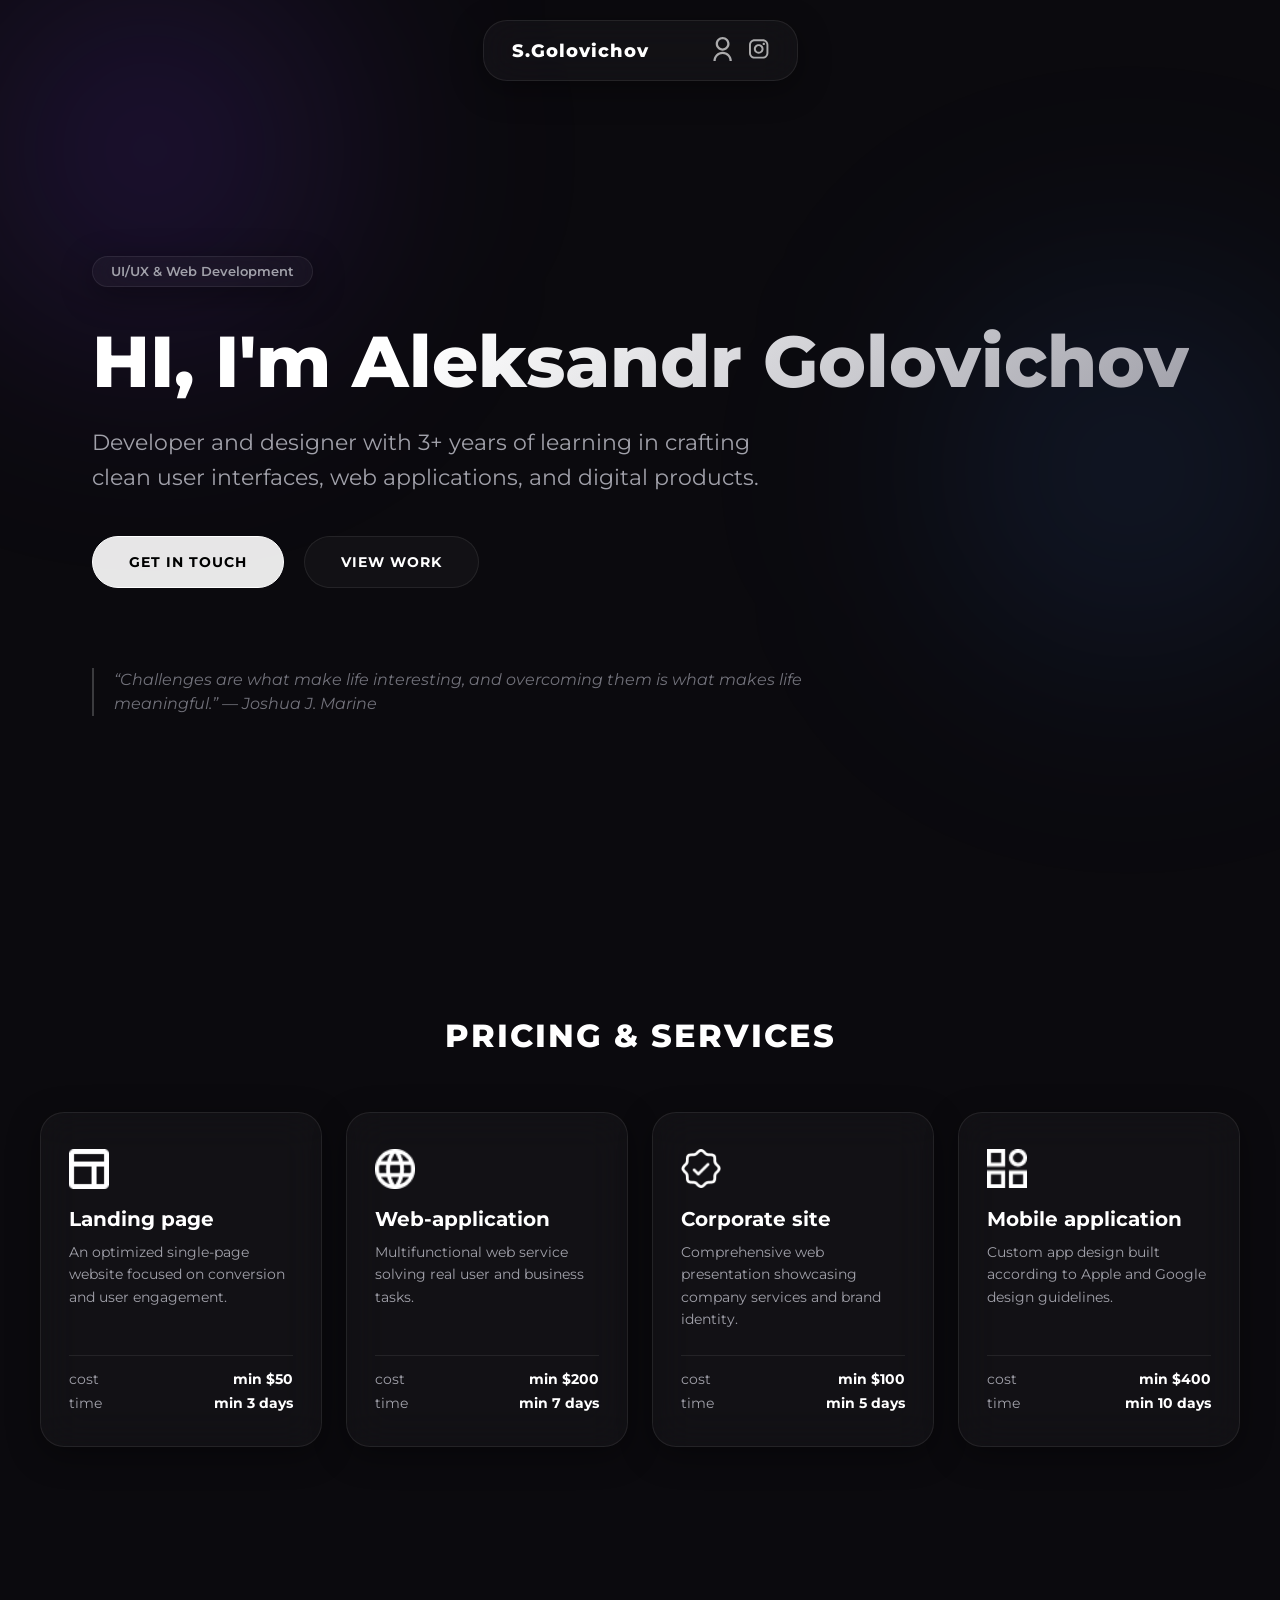
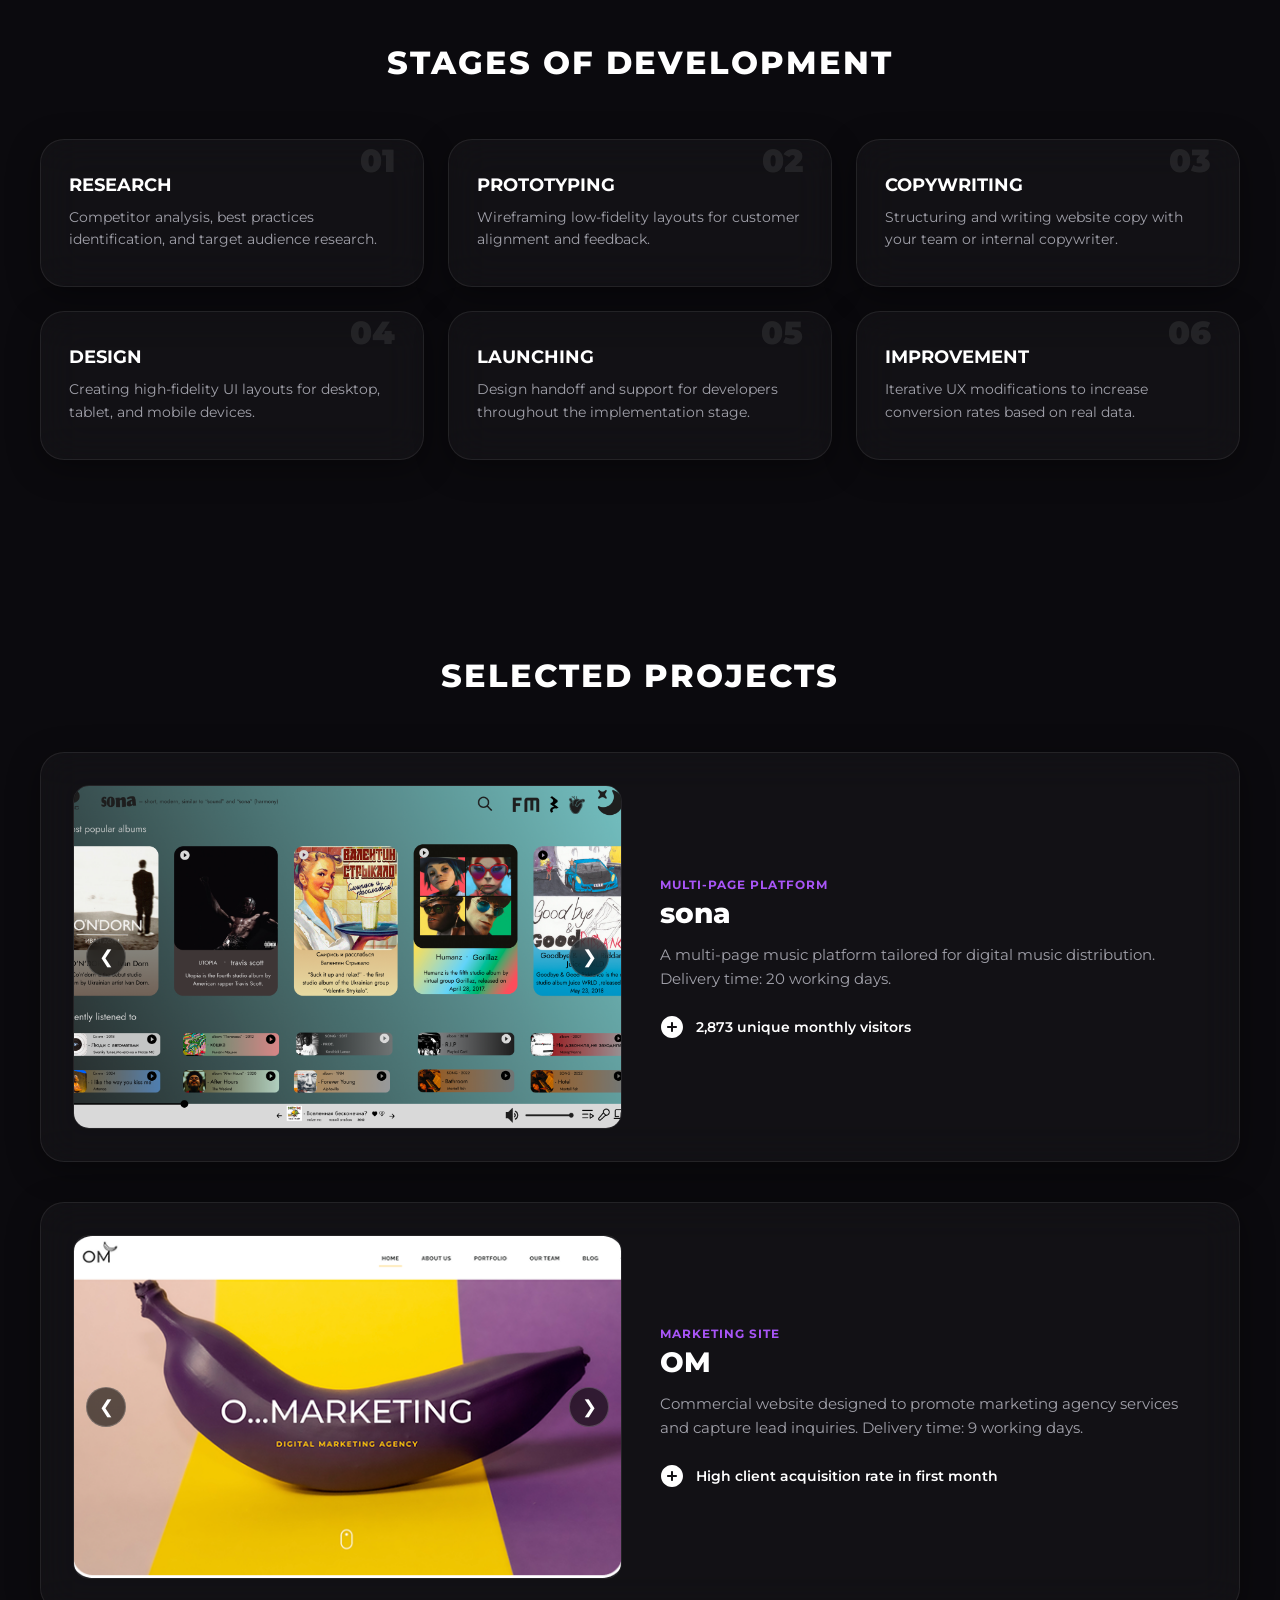
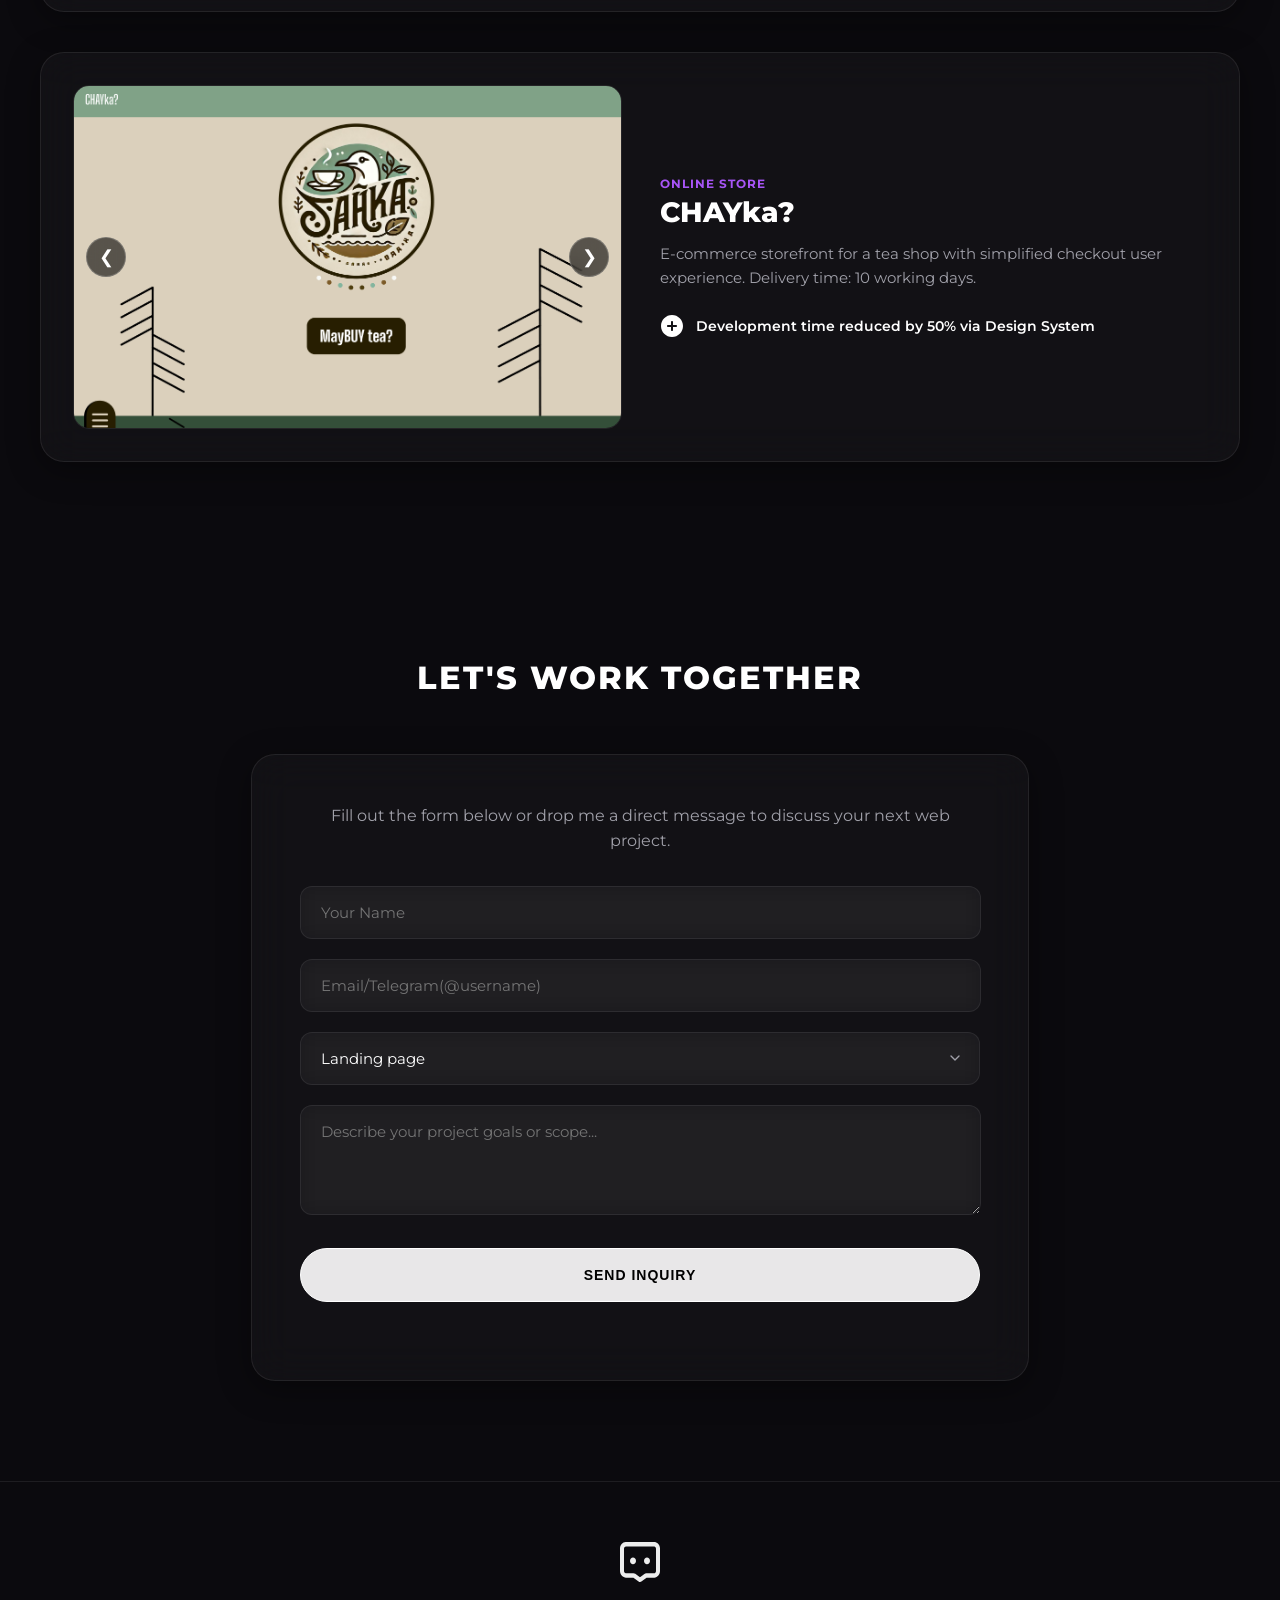
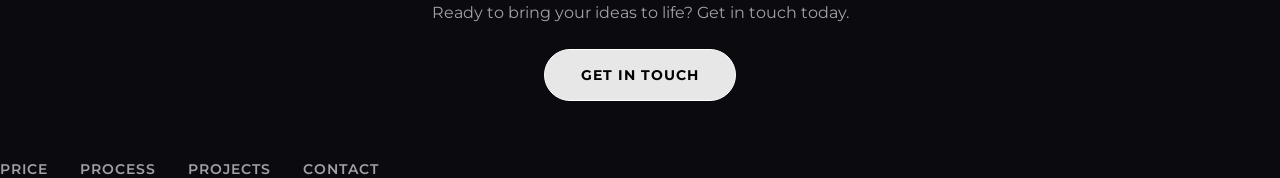
==== commit a7f8fa70: "rework_13.10.26" ====
--- a/index.html
+++ b/index.html
@@ -14,39 +14,28 @@
   <title>A.Golovichov — Innovative Design & Web Development</title>
 </head>
 <body>
-  <!-- BACKGROUND GLOWS -->
   <div class="bg-glow glow-1"></div>
   <div class="bg-glow glow-2"></div>
 
-  <!-- HEADER -->
   <header class="header">
     <div class="container">
       <nav class="header__inner glass-nav">
-          <div class="header__brand">
-            <a class="brand-logo" href="#">S.Golovichov</a>
-          </div>
-
-          <ul class="header__list" id="nav">
-            <li class="header__list-item"><a class="header__list-link" href="#price">price</a></li>
-            <li class="header__list-item"><a class="header__list-link" href="#process">process</a></li>
-            <li class="header__list-item"><a class="header__list-link" href="#project">projects</a></li>
-            <li class="header__list-item"><a class="header__list-link" href="#contact">contact</a></li>
-          </ul>
-
-          <div class="header__socials">
-            <a class="social-link" target="_blank" href="https://www.linkedin.com/in/sasha-golovichov-a96a57364/">
-              <img src="images/man.svg" alt="User profile" width="20" height="24" />
-            </a>
-            <a class="social-link" target="_blank" href="https://www.instagram.com/nexora_9/">
-              <img src="images/Vector.svg" alt="Instagram" width="20" height="20" />
-            </a>
-          </div>
-
-          <div class="burger" id="burger">☰</div>
+        <div class="header__brand">
+           <a class="brand-logo" href="#">S.Golovichov</a>
+        </div>
+
+        <div class="header__socials">
+          <a class="social-link" target="_blank" href="https://www.linkedin.com/in/sasha-golovichov-a96a57364/">
+            <img src="images/man.svg" alt="" width="20" height="24" />
+          </a>
+          <a class="social-link" target="_blank" href="https://www.instagram.com/nexora_9/">
+            <img src="images/inst.svg" alt="" width="20" height="20" />
+          </a>
+        </div>
+
+        <div class="burger" id="burger">☰</div>
       </nav>
     </div>
-
-    <div class="menu-overlay" id="menuOverlay"></div>
 
     <div class="container">
       <div class="header__content-inner">
@@ -67,7 +56,6 @@
   </header>
 
   <main class="main">
-    <!-- PRICE SECTION -->
     <section id="price" class="price">
       <div class="container">
         <h2 class="section-title">Pricing & Services</h2>
@@ -117,7 +105,6 @@
       </div>
     </section>
 
-    <!-- PROCESS SECTION -->
     <section id="process" class="process">
       <div class="container">
         <h2 class="section-title">Stages of Development</h2>
@@ -157,13 +144,11 @@
       </div>
     </section>
 
-    <!-- PROJECTS SECTION -->
     <section id="project" class="project">
       <div class="container">
         <h2 class="section-title">Selected Projects</h2>
         <div class="project__inner">
 
-          <!-- Project 1 -->
           <article class="project__card glass-card">
             <div class="project__image-slider">
               <img class="project__item-img active" src="images/sona_images/sona.png" alt="Sona Music Platform">
@@ -184,7 +169,6 @@
             </div>
           </article>
 
-          <!-- Project 2 -->
           <article class="project__card glass-card">
             <div class="project__image-slider">
               <img class="project__item-img active" src="images/om_images/om.png" alt="OM Marketing Site">
@@ -204,7 +188,6 @@
             </div>
           </article>
 
-          <!-- Project 3 -->
           <article class="project__card glass-card">
             <div class="project__image-slider">
               <img class="project__item-img active" src="images/chayka_images/CHAYka.png" alt="CHAYka E-commerce">
@@ -228,7 +211,6 @@
       </div>
     </section>
 
-    <!-- CONTACT FORM SECTION -->
     <section id="contact" class="contact-section">
       <div class="container">
         <h2 class="section-title">Let's work together</h2>
@@ -239,7 +221,7 @@
               <input type="text" id="clientName" placeholder="Your Name" required class="glass-input">
             </div>
             <div class="form-group">
-              <input type="text" id="clientContact" placeholder="Your Email or Telegram (@username)" required class="glass-input">
+              <input type="text" id="clientContact" placeholder="Email/Telegram(@username)" required class="glass-input">
             </div>
             <div class="form-group">
               <select id="projectType" class="glass-input">
@@ -260,17 +242,25 @@
     </section>
   </main>
 
-  <!-- FOOTER -->
   <footer class="footer">
     <div class="container">
       <a class="massage-icon" href="#contact" aria-label="Go to contact section">
-        <img src="images/Icon_footer.svg" alt="" />
+        <img src="images/message.svg" alt="" />
       </a>
       <p class="footer_text">Ready to bring your ideas to life? Get in touch today.</p>
       <a class="cta-btn primary glass-btn" href="#contact">get in touch</a>
     </div>
   </footer>
 
+  <ul class="header__list" id="nav">
+    <li class="header__list-item"><a class="header__list-link" href="#price">price</a></li>
+    <li class="header__list-item"><a class="header__list-link" href="#process">process</a></li>
+    <li class="header__list-item"><a class="header__list-link" href="#project">projects</a></li>
+    <li class="header__list-item"><a class="header__list-link" href="#contact">contact</a></li>
+  </ul>
+
+  <div class="menu-overlay" id="menuOverlay"></div>
+
   <script src="js/main.js"></script>
 </body>
 </html>
--- a/css/style.css
+++ b/css/style.css
@@ -11,20 +11,15 @@
   --transition-normal: all 0.4s ease;
 }
 
-*, html, body {
-  box-sizing: border-box;
-  scroll-behavior: smooth;
-}
-
 html, body {
   font-family: var(--font-family);
   margin: 0;
   background-color: var(--bg-color);
   color: var(--text-main);
   overflow-x: hidden;
-}
-
-/* BACKGROUND GLOW EFFECTS */
+  width: 100%;
+}
+
 .bg-glow {
   position: fixed;
   width: 500px;
@@ -47,7 +42,6 @@
   background: radial-gradient(circle, rgba(59, 130, 246, 0.2) 0%, rgba(0,0,0,0) 70%);
 }
 
-/* GLASSMORPHISM BASES */
 .glass-card, .glass-nav {
   background: var(--glass-bg);
   backdrop-filter: blur(20px);
@@ -71,7 +65,6 @@
   z-index: 1;
 }
 
-/* HEADER & NAV */
 .header {
   padding-top: 20px;
   min-height: 100vh;
@@ -116,6 +109,7 @@
   font-size: 14px;
   letter-spacing: 1px;
   transition: var(--transition-fast);
+  text-decoration: none;
 }
 
 .header__list-link:hover {
@@ -145,8 +139,7 @@
   display: flex;
   flex-direction: column;
   align-items: flex-start;
-  max-width: 850px;
-  margin-top: 40px;
+  margin-top: 175px;
 }
 
 .badge {
@@ -155,7 +148,7 @@
   font-size: 13px;
   font-weight: 600;
   color: var(--text-muted);
-  margin-bottom: 24px;
+  margin-bottom: 35px;
 }
 
 .hero-title {
@@ -288,6 +281,9 @@
   gap: 10px;
   border-top: 1px solid var(--glass-border);
   padding-top: 16px;
+  margin: 0;
+  padding-left: 0;
+  list-style: none;
 }
 
 .price__item-specs li {
@@ -312,7 +308,7 @@
 .process__card::before {
   content: attr(data-step);
   position: absolute;
-  top: 20px;
+  top: 5px;
   right: 28px;
   font-size: 32px;
   font-weight: 900;
@@ -332,7 +328,6 @@
   color: var(--text-muted);
 }
 
-/* PROJECTS SECTION */
 .project__inner {
   display: flex;
   flex-direction: column;
@@ -442,9 +437,11 @@
 }
 
 .glass-input {
-  width: 100%;
+  width: 94%;
   padding: 16px 20px;
-  background: rgba(0, 0, 0, 0.2);
+  background: var(--glass-bg);
+  backdrop-filter: blur(10px);
+  -webkit-backdrop-filter: blur(10px);
   border: 1px solid var(--glass-border);
   border-radius: 12px;
   color: #ffffff;
@@ -454,6 +451,19 @@
   transition: var(--transition-fast);
 }
 
+select.glass-input {
+  width: 100%;
+  appearance: none;
+  -webkit-appearance: none;
+  -moz-appearance: none;
+  background-image: url("data:image/svg+xml;charset=UTF-8,%3csvg xmlns='http://www.w3.org/2000/svg' viewBox='0 0 24 24' fill='none' stroke='%23a1a1aa' stroke-width='2' stroke-linecap='round' stroke-linejoin='round'%3e%3Cpolyline points='6 9 12 15 18 9'%3e%3C/polyline%3e%3C/svg%3e");
+  background-repeat: no-repeat;
+  background-position: right 16px center;
+  background-size: 16px;
+  padding-right: 45px;
+  cursor: pointer;
+}
+
 .glass-input:focus {
   border-color: rgba(255, 255, 255, 0.4);
   box-shadow: 0 0 15px rgba(255, 255, 255, 0.1);
@@ -492,45 +502,114 @@
   font-size: 16px;
 }
 
+#clientContact {
+  text-overflow: clip;
+  white-space: nowrap;
+}
+
 .burger {
   display: none;
   font-size: 28px;
   cursor: pointer;
 }
 
-@media (max-width: 900px) {
+@media (max-width: 992px) {
   .project__card {
     grid-template-columns: 1fr;
-  }
-}
-
-@media (max-width: 768px) {
+    gap: 28px;
+  }
+
+  .project__image-slider {
+    width: 100%;
+    aspect-ratio: 16 / 9;
+  }
+
+  .price__grid,
+  .process__grid {
+    grid-template-columns: repeat(2, 1fr);
+  }
+}
+
+@media screen and (max-width: 768px) {
+  .burger {
+    display: block !important;
+    visibility: visible !important;
+    opacity: 1 !important;
+    color: #ffffff !important;
+    font-size: 26px !important;
+    line-height: 1 !important;
+    cursor: pointer !important;
+    z-index: 1001 !important;
+    margin-left: auto;
+  }
+
+  .header__socials {
+    display: none !important;
+  }
+
   .header__list {
-    position: fixed;
-    top: 0;
-    left: -100%;
-    width: 280px;
-    height: 100vh;
-    background: rgba(11, 10, 14, 0.98);
-    backdrop-filter: blur(20px);
-    flex-direction: column;
-    padding: 100px 30px;
-    transition: var(--transition-normal);
-    z-index: 100;
-  }
-
-  .header__list.active { left: 0; }
-  .burger { display: block; z-index: 110; }
-  .header__socials { display: none; }
-  
+    position: fixed !important;
+    top: 0 !important;
+    left: 0 !important;
+    width: 280px !important;
+    height: 100vh !important;
+    background: #0d0c11 !important;
+    border-right: 1px solid rgba(255, 255, 255, 0.1);
+    flex-direction: column !important;
+    padding: 80px 30px 40px !important;
+    gap: 24px !important;
+    transform: translateX(-100%) !important;
+    visibility: hidden !important;
+    transition: transform 0.3s ease, visibility 0.3s ease !important;
+    z-index: 9999 !important;
+  }
+
+  .header__list.active {
+    transform: translateX(0) !important;
+    visibility: visible !important;
+  }
+
   .menu-overlay {
     display: none;
-    position: fixed;
-    inset: 0;
-    background: rgba(0, 0, 0, 0.7);
-    z-index: 90;
-  }
-
-  .menu-overlay.active { display: block; }
-  .contact__inner { padding: 30px 20px; }
+    position: fixed !important;
+    inset: 0 !important;
+    background: rgba(0, 0, 0, 0.75) !important;
+    backdrop-filter: blur(5px) !important;
+    -webkit-backdrop-filter: blur(5px) !important;
+    z-index: 9998 !important;
+  }
+
+  select.glass-input {
+  width: 108%;
+  appearance: none;
+  -webkit-appearance: none;
+  -moz-appearance: none;
+  background-image: url("data:image/svg+xml;charset=UTF-8,%3csvg xmlns='http://www.w3.org/2000/svg' viewBox='0 0 24 24' fill='none' stroke='%23a1a1aa' stroke-width='2' stroke-linecap='round' stroke-linejoin='round'%3e%3Cpolyline points='6 9 12 15 18 9'%3e%3C/polyline%3e%3C/svg%3e");
+  background-repeat: no-repeat;
+  background-position: right 16px center;
+  background-size: 16px;
+  padding-right: 45px;
+  cursor: pointer;
+}
+
+  .menu-overlay.active {
+    display: block !important;
+  }
+}
+
+@media (max-width: 480px) {
+  .hero-title {
+    font-size: 30px;
+  }
+
+  .badge {
+    font-size: 12px;
+    padding: 6px 14px;
+  }
+
+  .project-arrow {
+    width: 32px;
+    height: 32px;
+    font-size: 14px;
+  }
 }
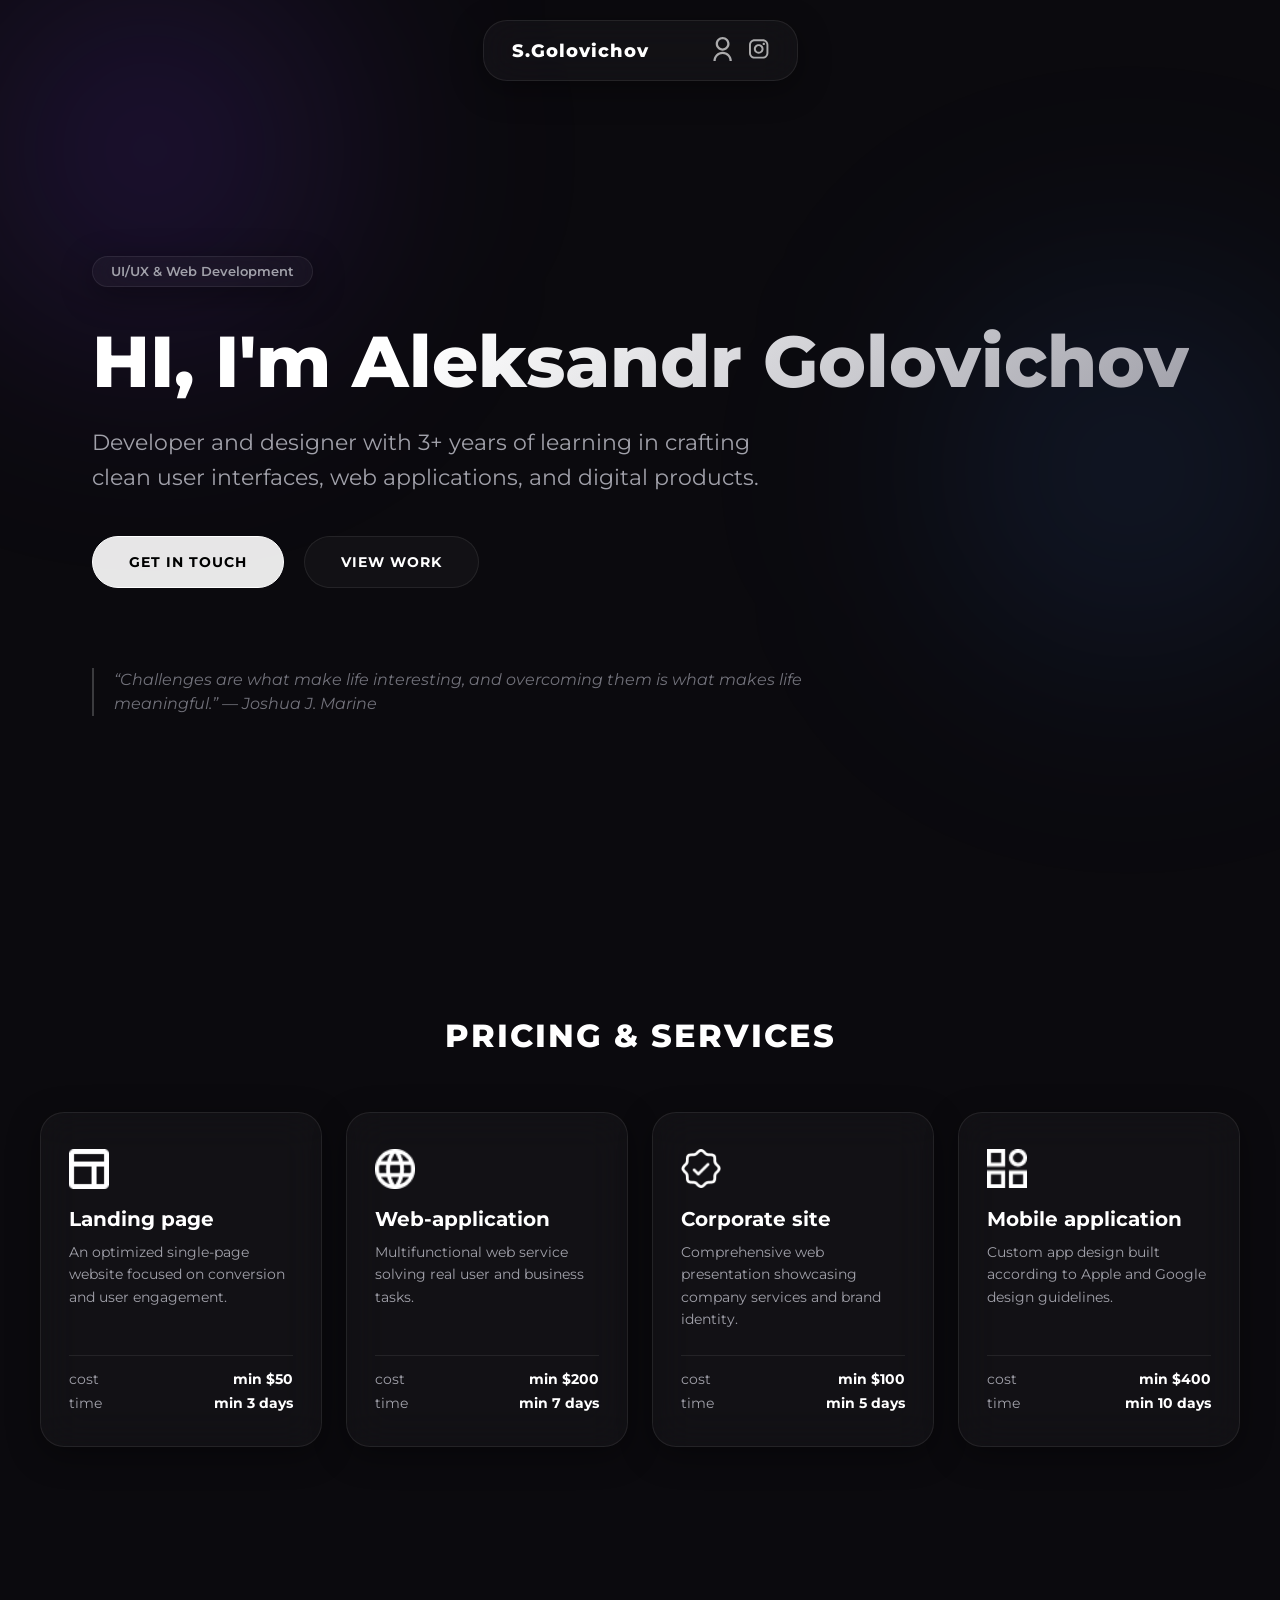
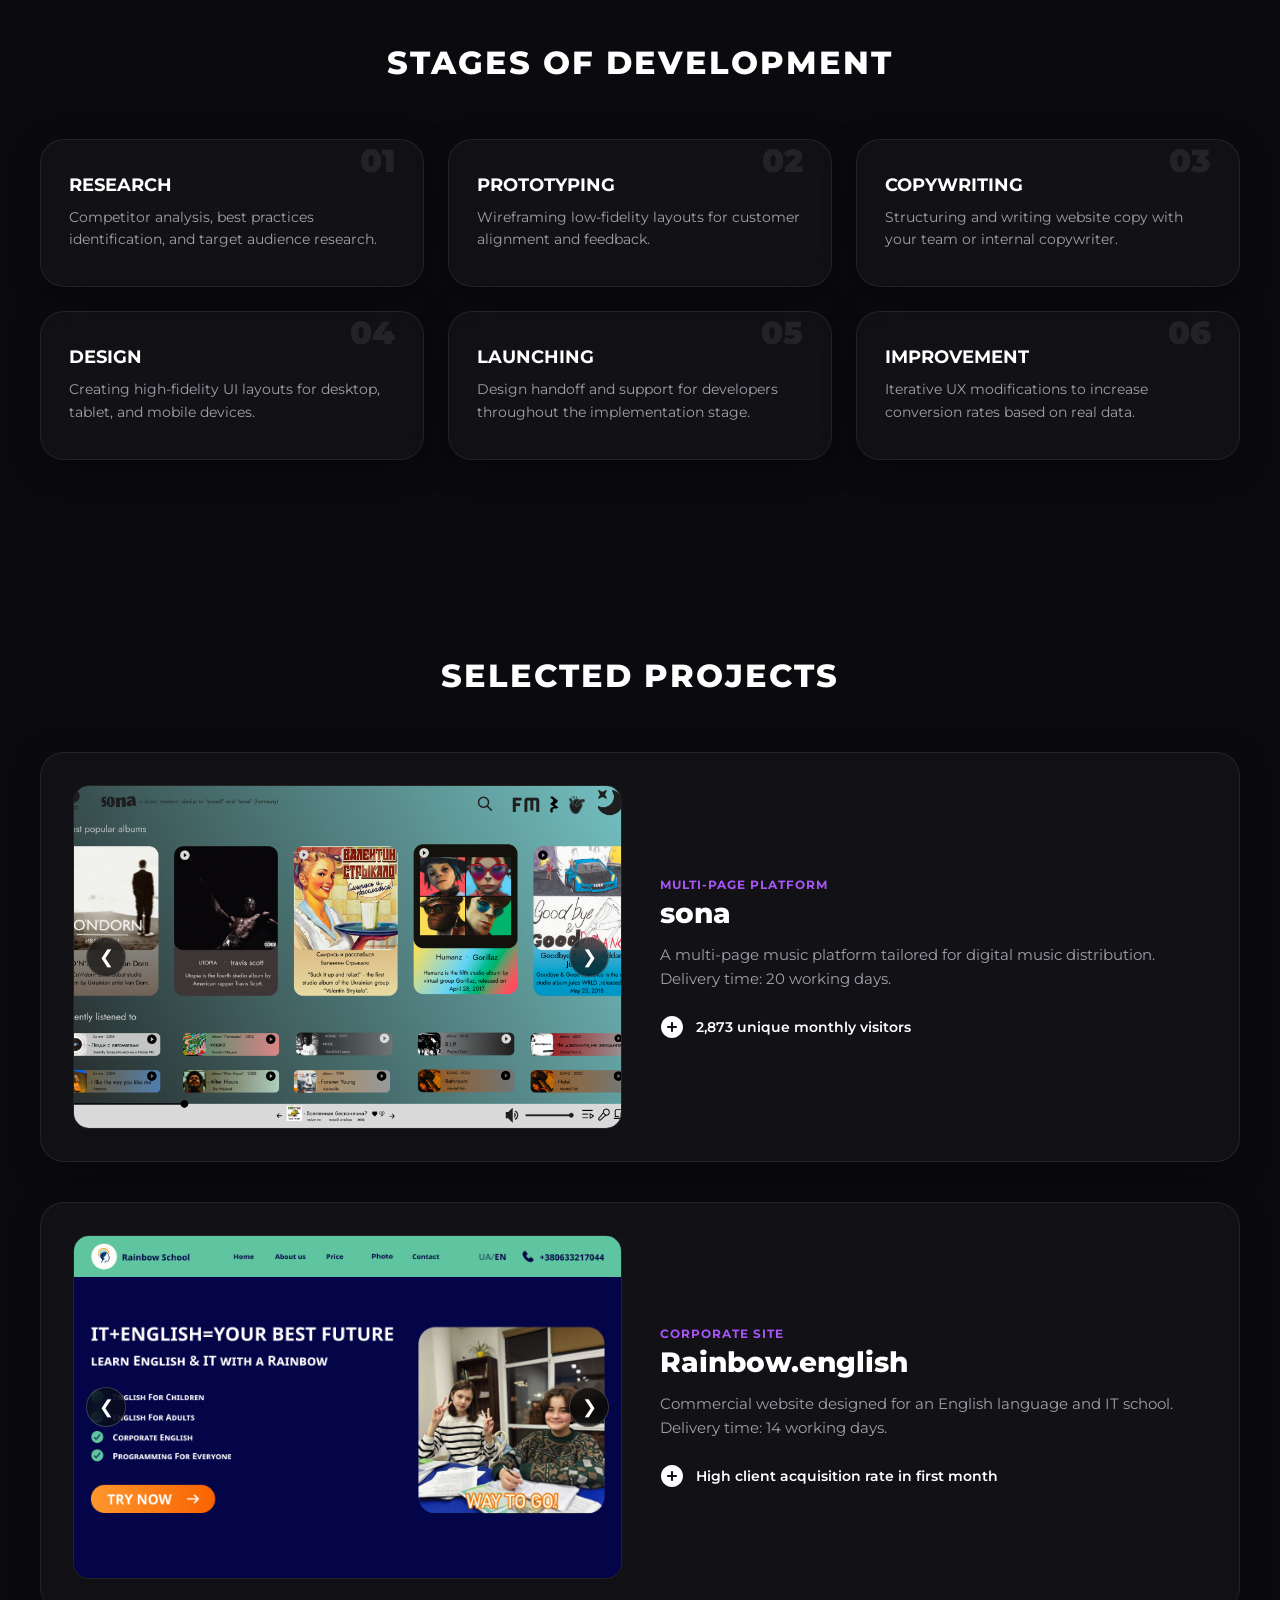
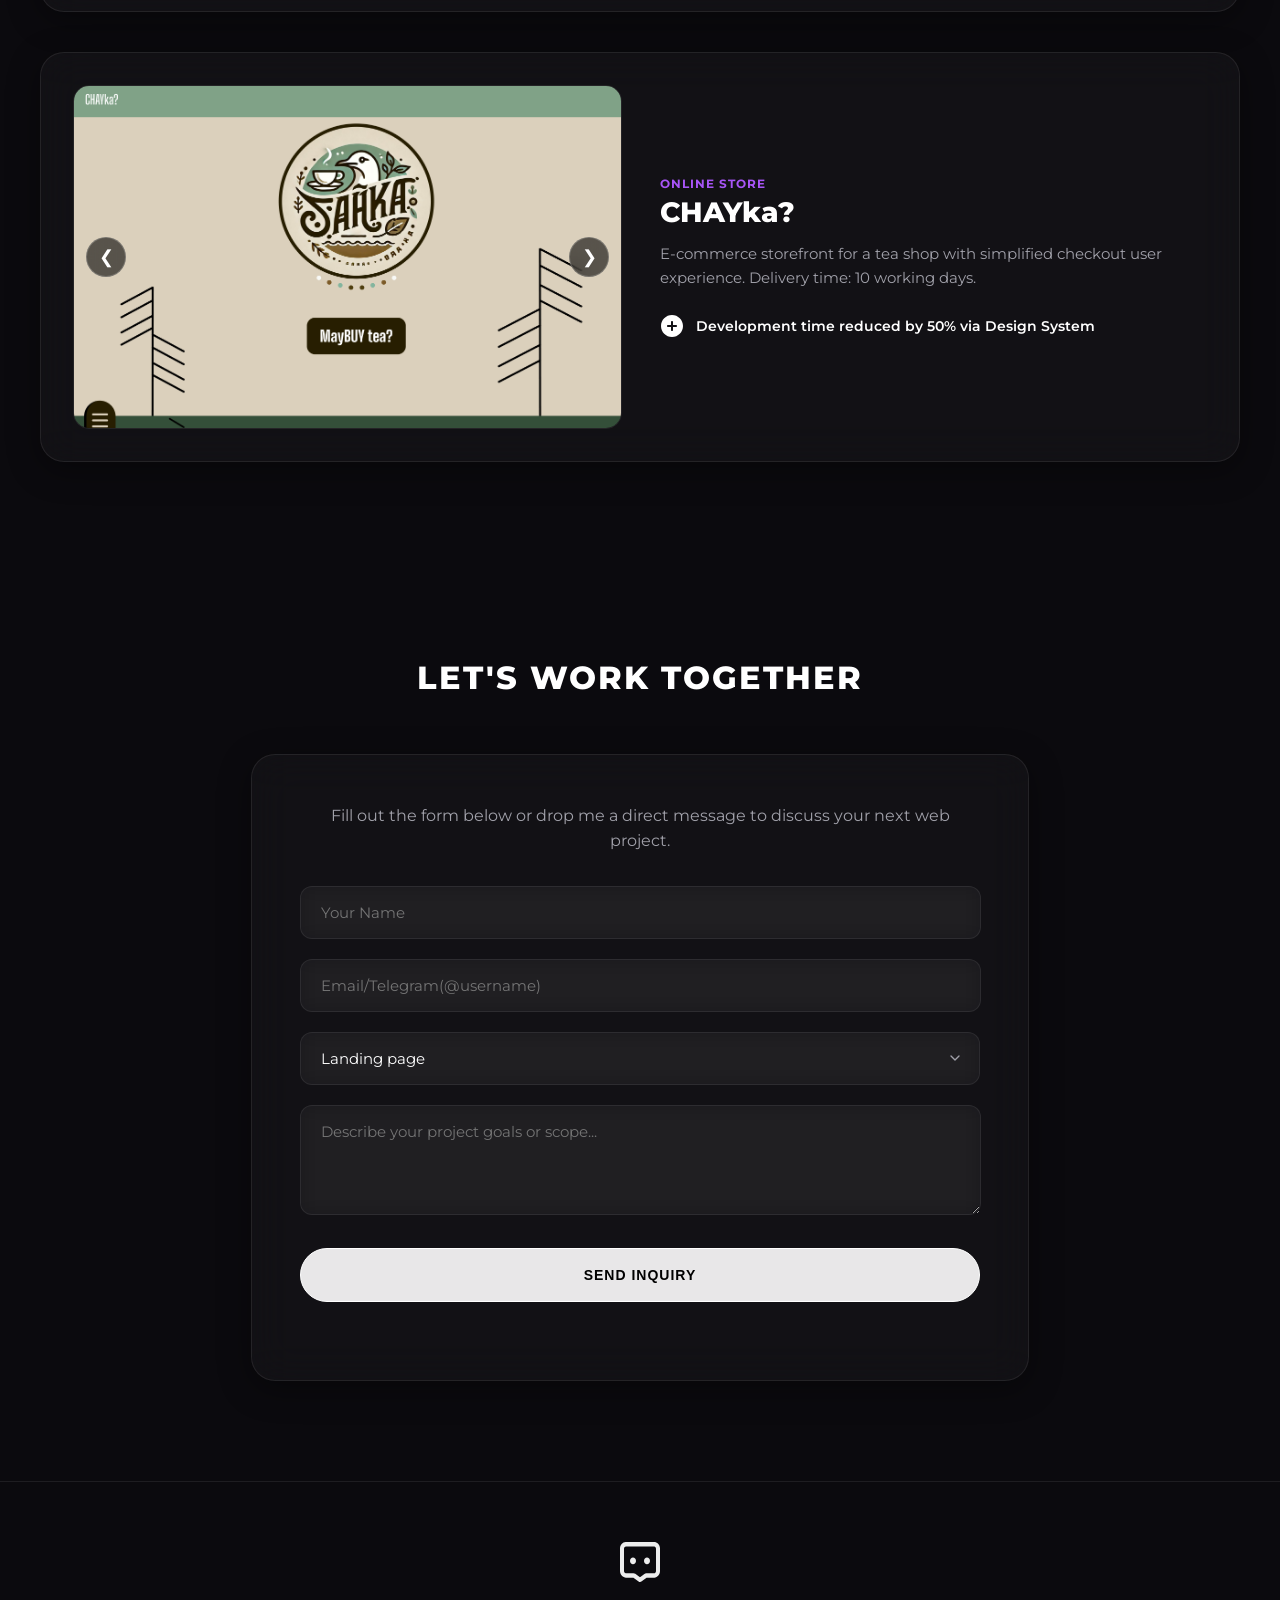
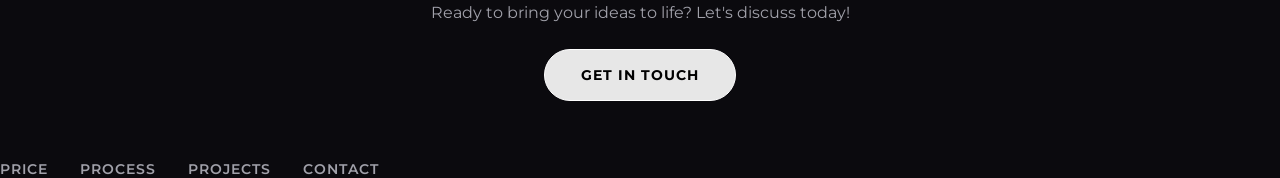
==== commit 6f63a6f5: "finish" ====
--- a/index.html
+++ b/index.html
@@ -152,9 +152,11 @@
           <article class="project__card glass-card">
             <div class="project__image-slider">
               <img class="project__item-img active" src="images/sona_images/sona.png" alt="Sona Music Platform">
-              <img class="project__item-img" src="images/sona_images/mai page.png" alt="Sona Main Page">
-              <img class="project__item-img" src="images/sona_images/main page.png" alt="Sona Player">
-              <img class="project__item-img" src="images/sona_images/general page.png" alt="Sona Catalog">
+              <img class="project__item-img" src="images/sona_images/mai_page.png" alt="Sona Main Page">
+              <img class="project__item-img" src="images/sona_images/like_songs.png" alt="Sona Catalog">
+              <img class="project__item-img" src="images/sona_images/fm_page.png" alt="Sona FM">
+              <img class="project__item-img" src="images/sona_images/full_screen.png" alt="Sona Player">
+              <img class="project__item-img" src="images/sona_images/full_screen_with_text.png" alt="Sona Player with Lyrics">
               <button class="project-arrow left" aria-label="Previous image">&#10094;</button>
               <button class="project-arrow right" aria-label="Next image">&#10095;</button>
             </div>
@@ -171,16 +173,16 @@
 
           <article class="project__card glass-card">
             <div class="project__image-slider">
-              <img class="project__item-img active" src="images/om_images/om.png" alt="OM Marketing Site">
-              <img class="project__item-img" src="images/om_images/Portfolio.png" alt="OM Portfolio">
-              <img class="project__item-img" src="images/om_images/Contact.png" alt="OM Contact">
+              <img class="project__item-img active" src="images/om_images/main_page.png" alt="OM Marketing Site">
+              <img class="project__item-img" src="images/om_images/price.png" alt="OM Portfolio">
+              <img class="project__item-img" src="images/om_images/Shool_photo.png" alt="OM Contact">
               <button class="project-arrow left" aria-label="Previous image">&#10094;</button>
               <button class="project-arrow right" aria-label="Next image">&#10095;</button>
             </div>
             <div class="project__item-right">
-              <span class="project-tag">Marketing Site</span>
-              <h3 class="project__item-title">OM</h3>
-              <p class="project__item-text">Commercial website designed to promote marketing agency services and capture lead inquiries. Delivery time: 9 working days.</p>
+              <span class="project-tag">Corporate Site</span>
+              <h3 class="project__item-title">Rainbow.english</h3>
+              <p class="project__item-text">Commercial website designed for an English language and IT school. Delivery time: 14 working days.</p>
               <a class="project__item-link" target="_blank" href="https://www.fiverr.com/sashagolovichov">
                 <img src="images/akar-icons_circle-plus-fill.svg" alt="">
                 <span>High client acquisition rate in first month</span>
@@ -244,11 +246,11 @@
 
   <footer class="footer">
     <div class="container">
-      <a class="massage-icon" href="#contact" aria-label="Go to contact section">
+      <a class="massage-icon" href="https://www.instagram.com/nexora_9/" target="_blank" aria-label="Go to contact section">
         <img src="images/message.svg" alt="" />
       </a>
-      <p class="footer_text">Ready to bring your ideas to life? Get in touch today.</p>
-      <a class="cta-btn primary glass-btn" href="#contact">get in touch</a>
+      <p class="footer_text">Ready to bring your ideas to life? Let's discuss today!</p>
+      <a class="cta-btn primary glass-btn" href="https://www.instagram.com/nexora_9/" target="_blank">get in touch</a>
     </div>
   </footer>
 
